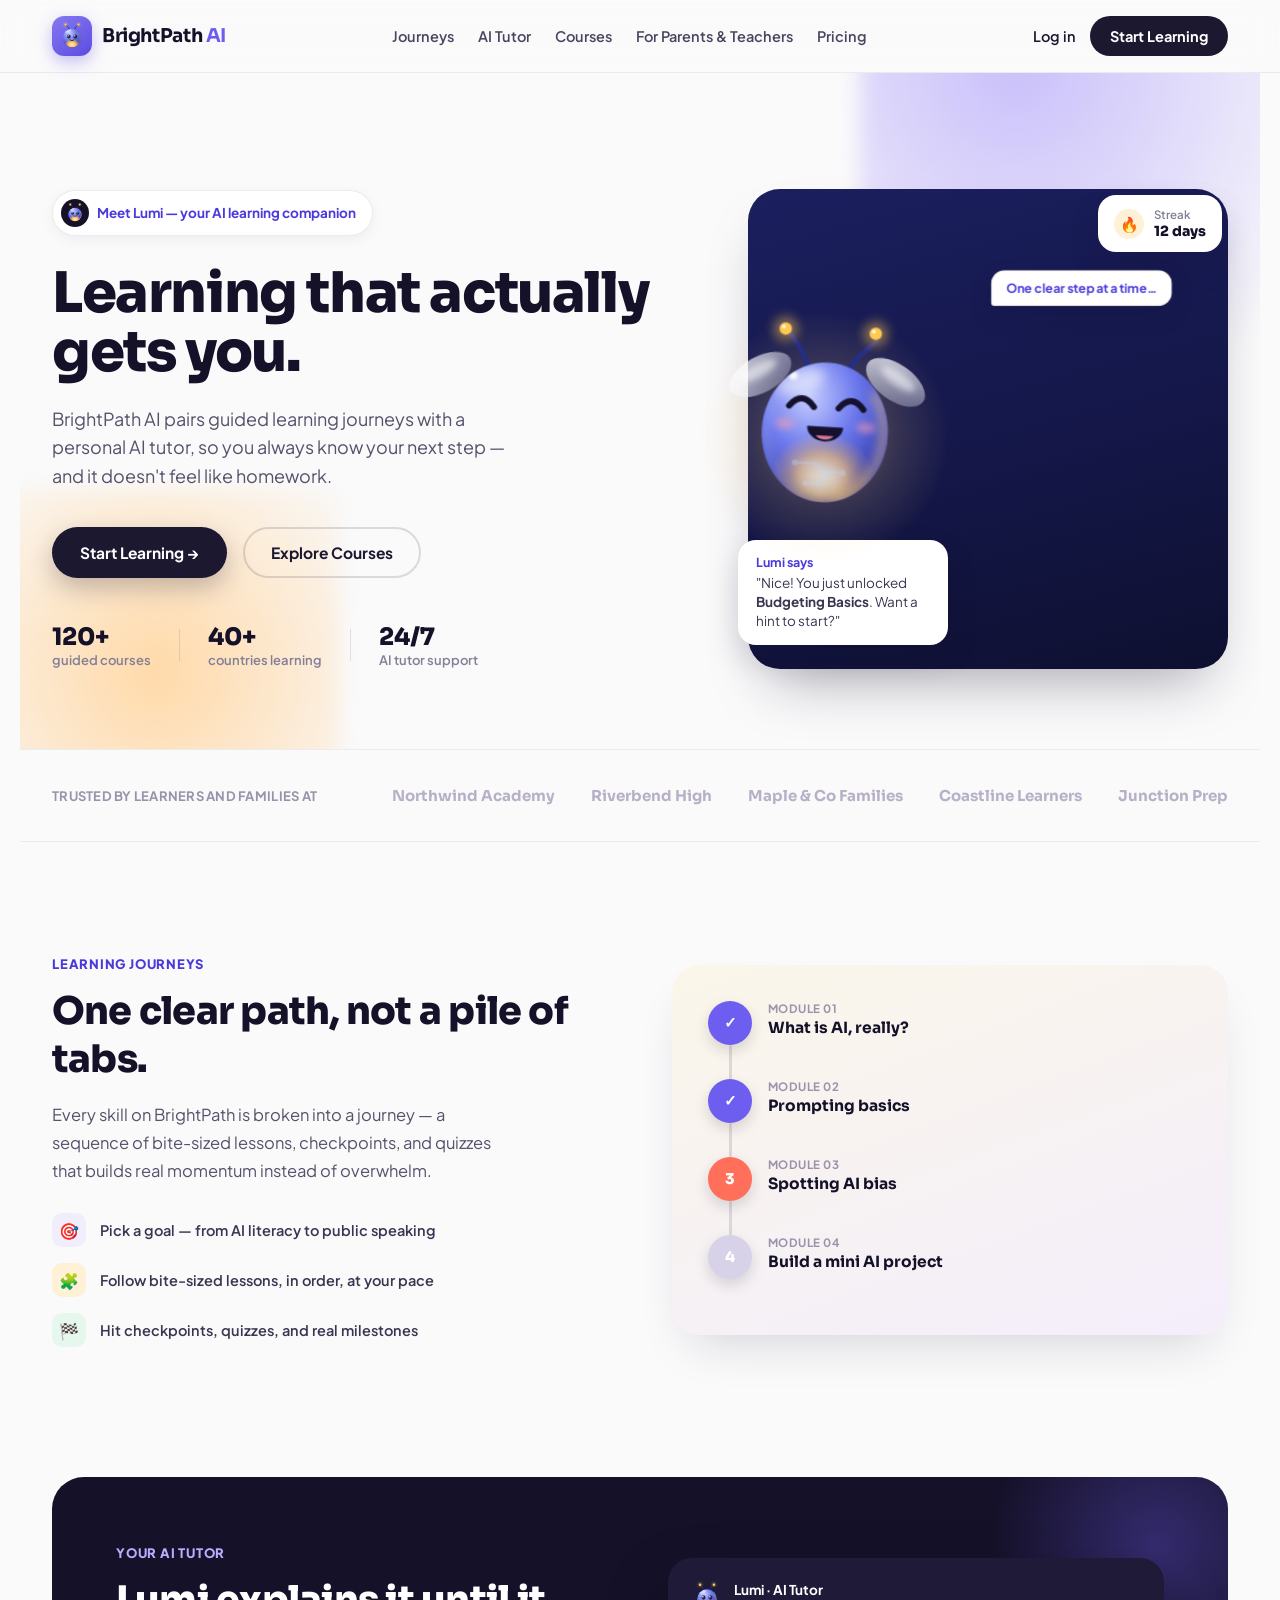
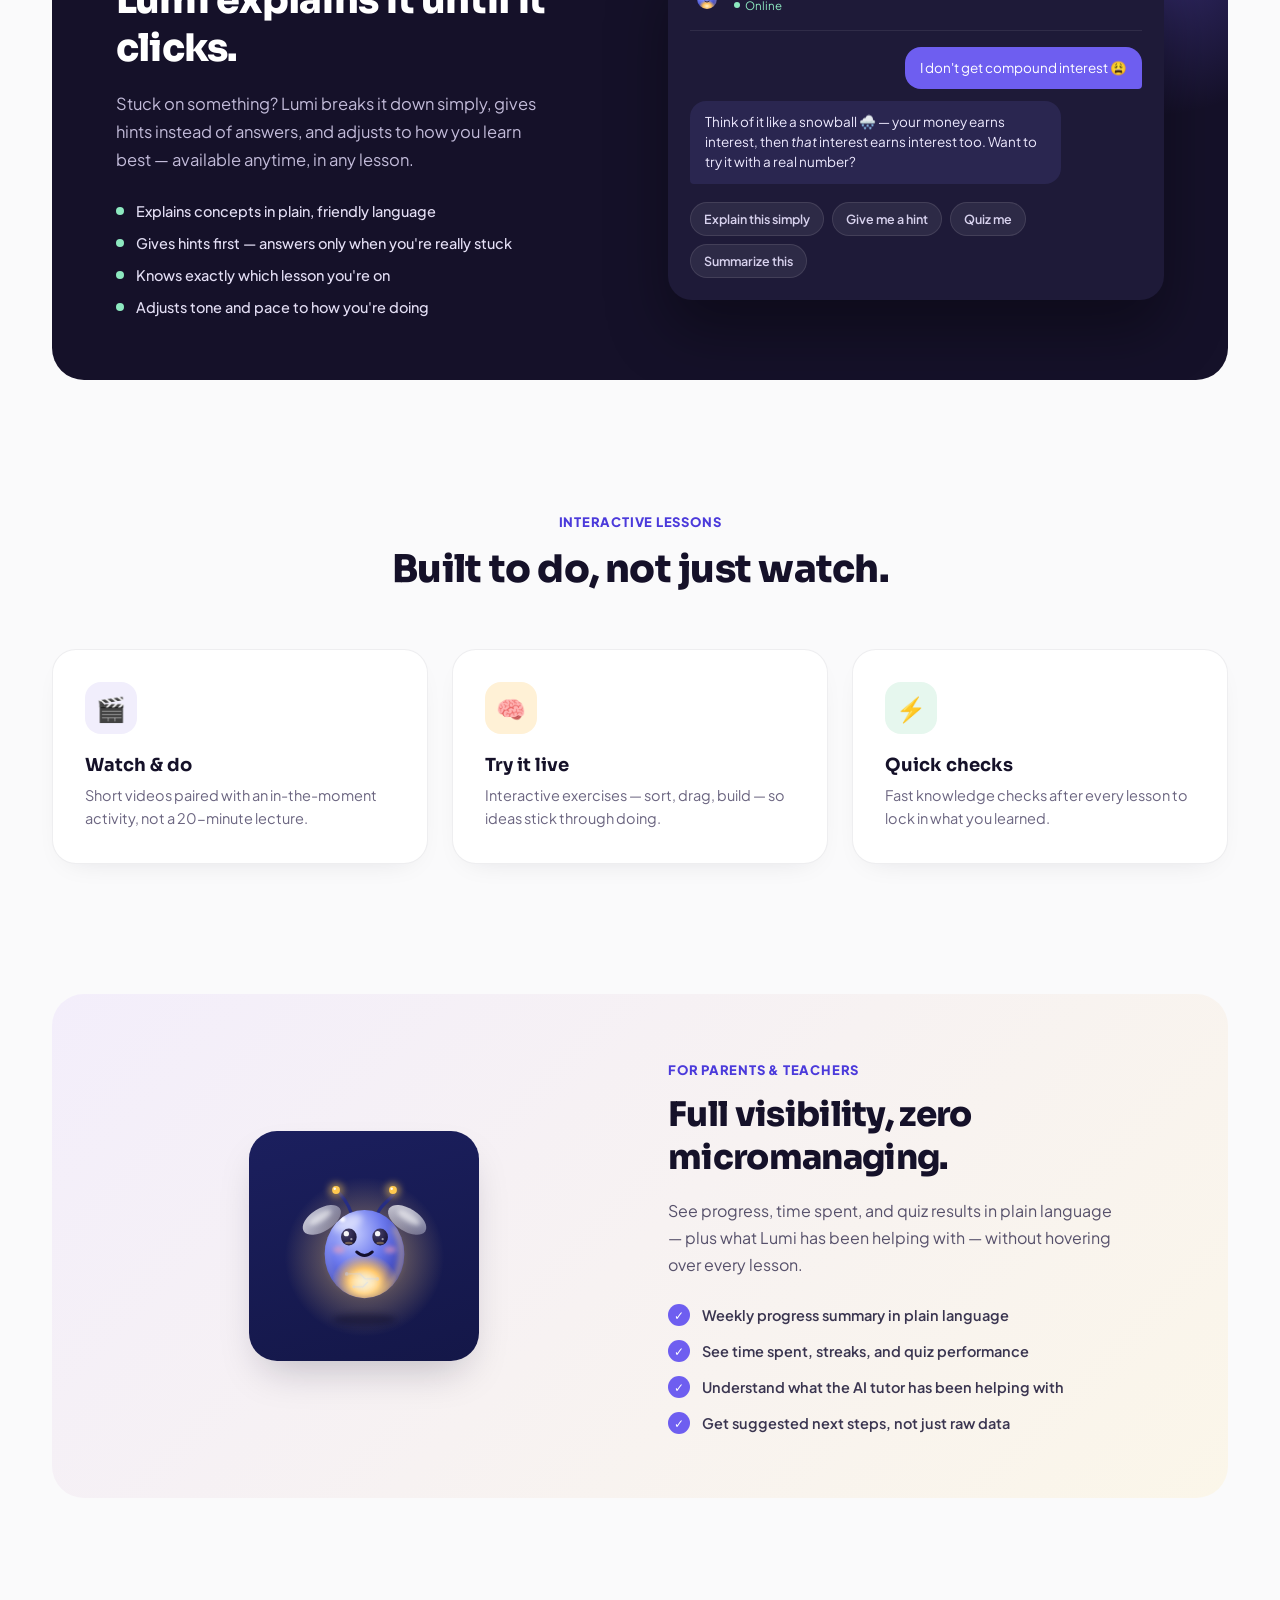
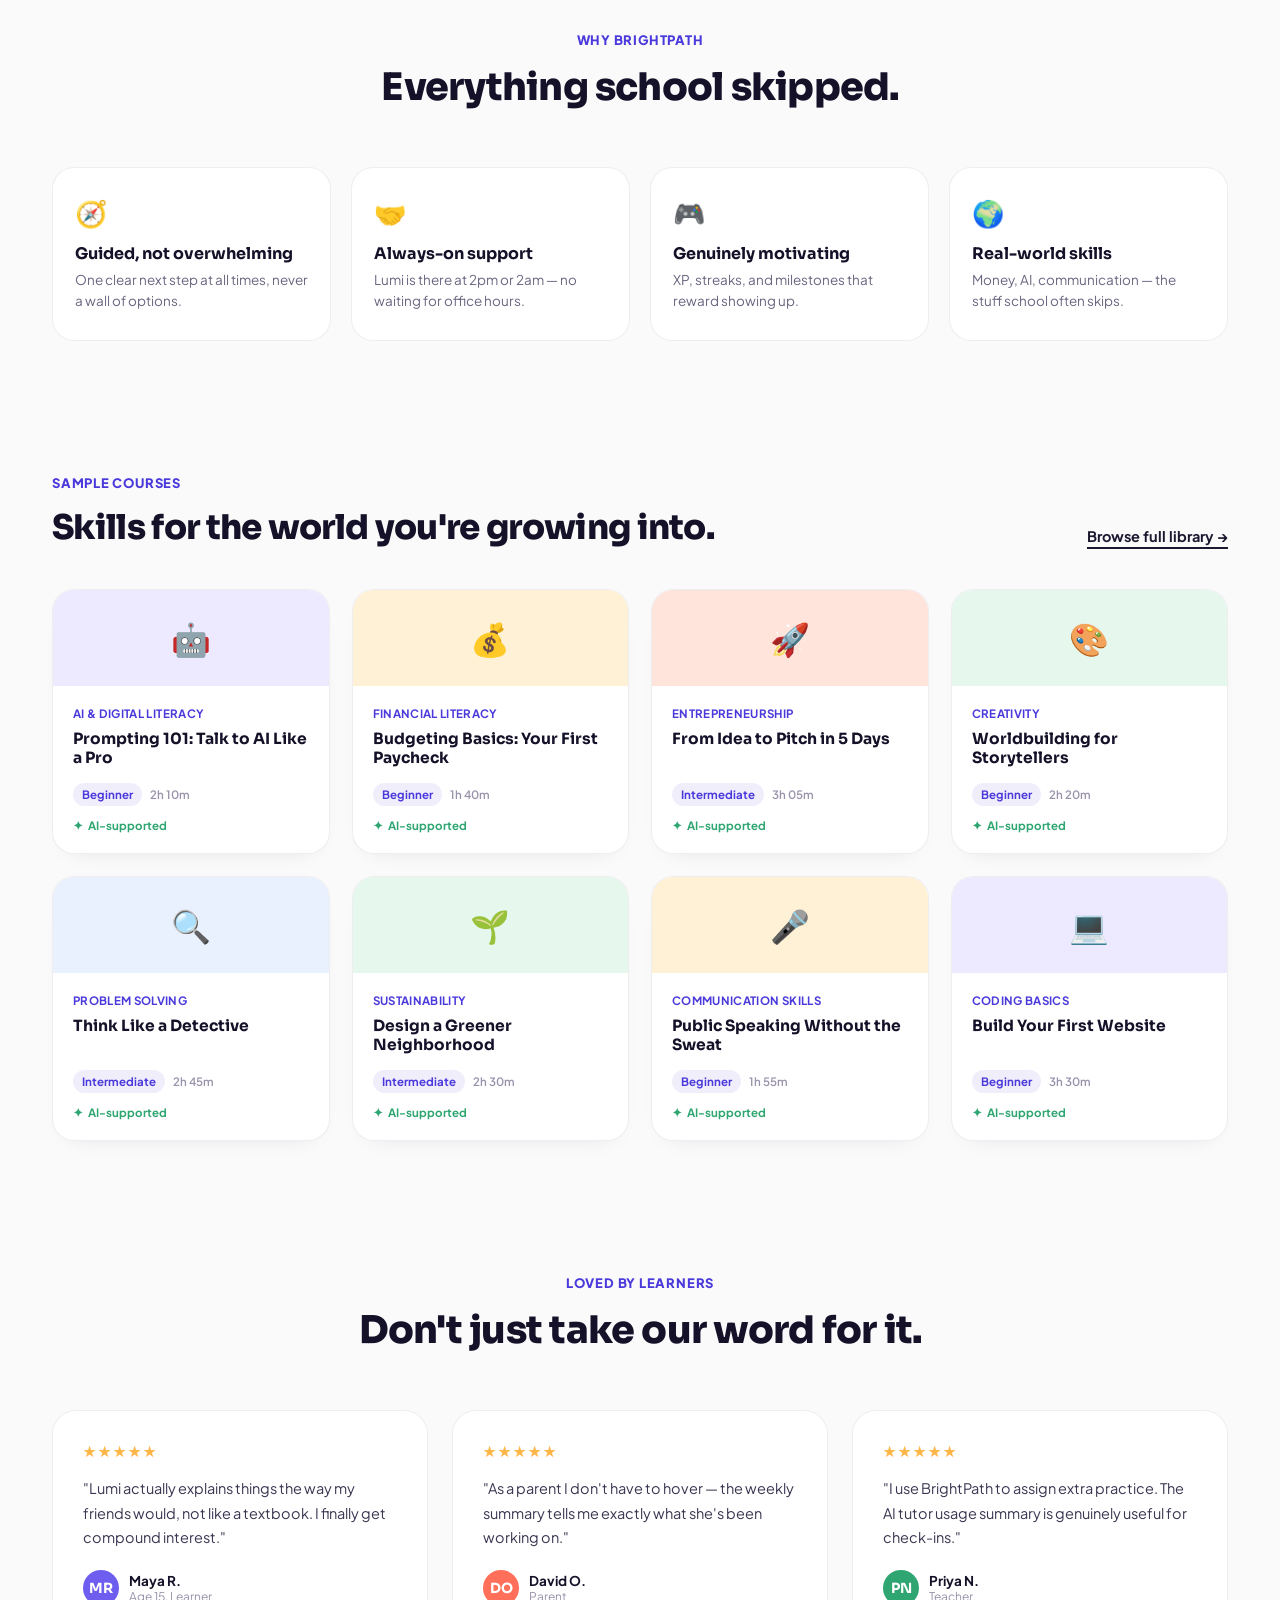
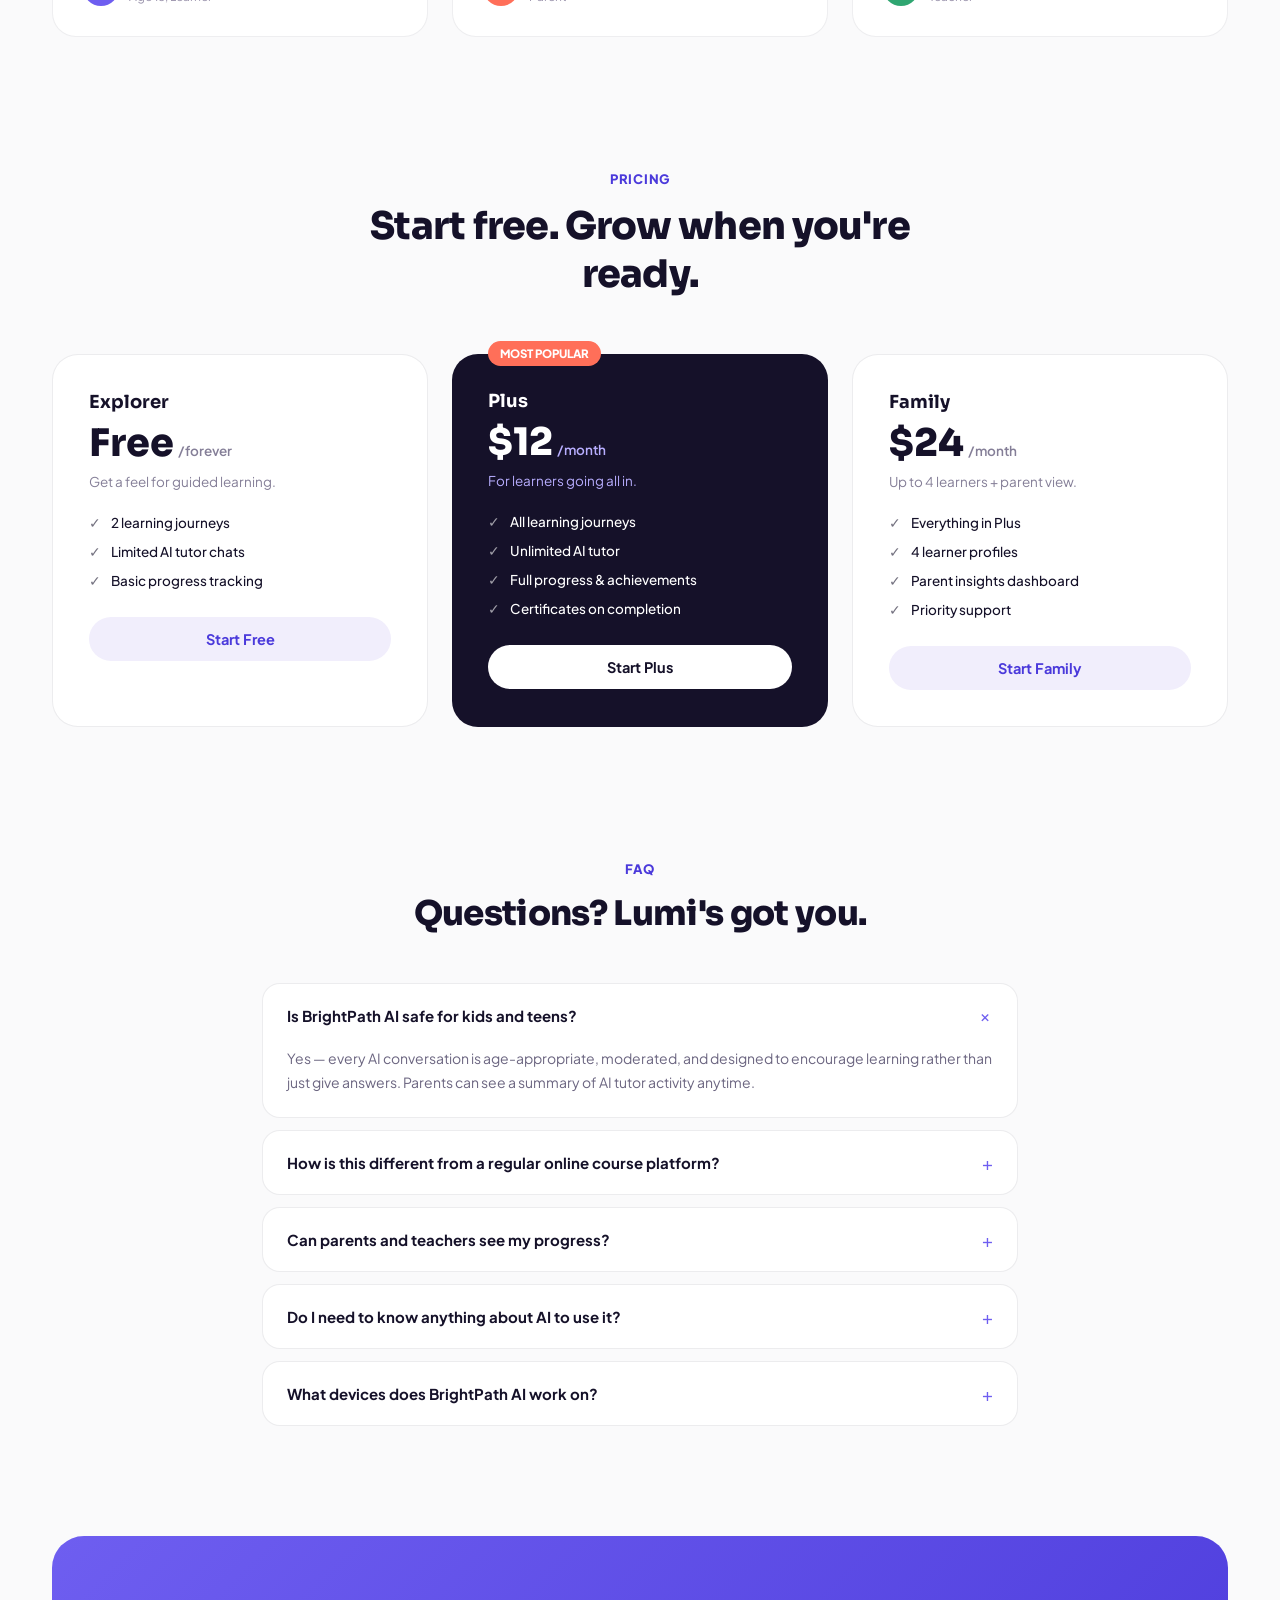
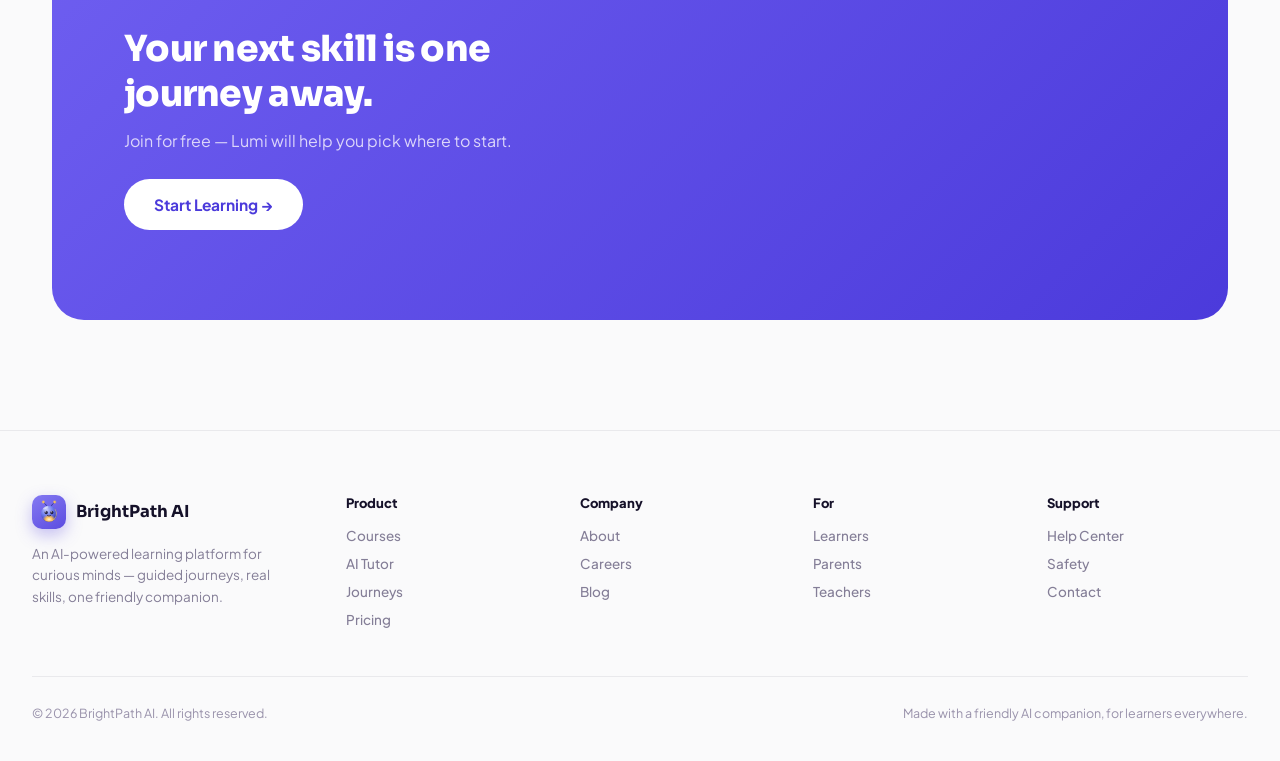
==== index.html @ 4dd9bdbc "Implement BrightPath AI landing page as a static site Ports the Claude Design handoff (project/Brigh" ====
<!DOCTYPE html>
<html lang="en">
<head>
<meta charset="utf-8">
<meta name="viewport" content="width=device-width, initial-scale=1">
<title>BrightPath AI — Learning that actually gets you</title>
<meta name="description" content="BrightPath AI pairs guided learning journeys with Lumi, a personal AI tutor, so you always know your next step.">
<link rel="preconnect" href="https://fonts.googleapis.com">
<link rel="preconnect" href="https://fonts.gstatic.com" crossorigin>
<link href="https://fonts.googleapis.com/css2?family=Sora:wght@400;500;600;700;800&family=Plus+Jakarta+Sans:ital,wght@0,400;0,500;0,600;0,700;1,500&display=swap" rel="stylesheet">
<link rel="stylesheet" href="css/style.css">
</head>
<body>
<div class="wrap">

  <!-- ================= NAV ================= -->
  <header class="site-header">
    <div class="nav-row">
      <div class="brand">
        <div class="brand-mark">
          <lumi-mascot-3d mode="mark" variant="balanced" size="30" halo="off"></lumi-mascot-3d>
        </div>
        <span class="brand-name">BrightPath <span>AI</span></span>
      </div>
      <nav class="nav-links">
        <a href="#journeys">Journeys</a>
        <a href="#ai-tutor">AI Tutor</a>
        <a href="#courses">Courses</a>
        <a href="#parents">For Parents &amp; Teachers</a>
        <a href="#pricing">Pricing</a>
      </nav>
      <div class="nav-cta">
        <a href="#" class="login-link">Log in</a>
        <a href="#" class="btn-nav">Start Learning</a>
      </div>
    </div>
  </header>

  <!-- ================= HERO ================= -->
  <section class="hero" data-lumi="happy" data-lumi-msg="Hi! I'm Lumi — scroll with me ✦">
    <div class="hero-blob hero-blob-a"></div>
    <div class="hero-blob hero-blob-b"></div>

    <div class="hero-grid">
      <div>
        <div class="pill-badge hero-badge">
          <div class="badge-mark">
            <lumi-mascot-3d mode="mark" variant="balanced" size="22" halo="off"></lumi-mascot-3d>
          </div>
          <span class="badge-text">Meet Lumi — your AI learning companion</span>
        </div>
        <h1>Learning that actually gets&nbsp;you.</h1>
        <p class="hero-sub">BrightPath AI pairs guided learning journeys with a personal AI tutor, so you always know your next step — and it doesn't feel like homework.</p>
        <div class="hero-actions">
          <a href="#" class="btn btn-dark">Start Learning →</a>
          <a href="#courses" class="btn btn-outline">Explore Courses</a>
        </div>
        <div class="hero-stats">
          <div>
            <div class="hero-stat-num">120+</div>
            <div class="hero-stat-label">guided courses</div>
          </div>
          <div class="hero-stat-divider"></div>
          <div>
            <div class="hero-stat-num">40+</div>
            <div class="hero-stat-label">countries learning</div>
          </div>
          <div class="hero-stat-divider"></div>
          <div>
            <div class="hero-stat-num">24/7</div>
            <div class="hero-stat-label">AI tutor support</div>
          </div>
        </div>
      </div>

      <div class="hero-visual">
        <div class="hero-visual-card"></div>
        <div class="hero-visual-stage">
          <div id="lumi-hero-slot"></div>
          <div class="lumi-hero-fallback">
            <lumi-mascot-3d variant="balanced" expression="happy" size="340"></lumi-mascot-3d>
          </div>
        </div>
        <div class="hero-card hero-card-streak">
          <div class="streak-icon">🔥</div>
          <div>
            <div class="streak-label">Streak</div>
            <div class="streak-value">12 days</div>
          </div>
        </div>
        <div class="hero-card hero-card-quote">
          <div class="quote-label">Lumi says</div>
          <div class="quote-text">"Nice! You just unlocked <b>Budgeting Basics</b>. Want a hint to start?"</div>
        </div>
      </div>
    </div>
  </section>

  <!-- ================= TRUST STRIP ================= -->
  <section class="trust">
    <div class="trust-row">
      <span class="trust-label">TRUSTED BY LEARNERS AND FAMILIES AT</span>
      <div class="trust-logos">
        <span>Northwind Academy</span>
        <span>Riverbend High</span>
        <span>Maple &amp; Co Families</span>
        <span>Coastline Learners</span>
        <span>Junction Prep</span>
      </div>
    </div>
  </section>

  <!-- ================= LEARNING JOURNEYS ================= -->
  <section id="journeys" class="journeys" data-lumi="thinking" data-lumi-msg="One clear step at a time…">
    <div class="journeys-grid">
      <div class="journeys-copy">
        <span class="eyebrow">Learning journeys</span>
        <h2 class="section-title">One clear path, not a pile of tabs.</h2>
        <p>Every skill on BrightPath is broken into a journey — a sequence of bite-sized lessons, checkpoints, and quizzes that builds real momentum instead of overwhelm.</p>
        <div class="journey-steps">
          <div class="journey-step">
            <div class="journey-step-icon" style="background:#F1EEFC;">🎯</div>
            <div class="journey-step-label">Pick a goal — from AI literacy to public speaking</div>
          </div>
          <div class="journey-step">
            <div class="journey-step-icon" style="background:#FFF1D6;">🧩</div>
            <div class="journey-step-label">Follow bite-sized lessons, in order, at your pace</div>
          </div>
          <div class="journey-step">
            <div class="journey-step-icon" style="background:#E6F7EE;">🏁</div>
            <div class="journey-step-label">Hit checkpoints, quizzes, and real milestones</div>
          </div>
        </div>
      </div>
      <div class="journey-card">
        <div class="journey-node">
          <div class="journey-node-rail">
            <div class="journey-node-mark" style="background:#6E5EF0;">✓</div>
            <div class="journey-node-line"></div>
          </div>
          <div class="journey-node-body">
            <div class="journey-node-tag">Module 01</div>
            <div class="journey-node-title">What is AI, really?</div>
          </div>
        </div>
        <div class="journey-node">
          <div class="journey-node-rail">
            <div class="journey-node-mark" style="background:#6E5EF0;">✓</div>
            <div class="journey-node-line"></div>
          </div>
          <div class="journey-node-body">
            <div class="journey-node-tag">Module 02</div>
            <div class="journey-node-title">Prompting basics</div>
          </div>
        </div>
        <div class="journey-node">
          <div class="journey-node-rail">
            <div class="journey-node-mark" style="background:#FF6F59;">3</div>
            <div class="journey-node-line"></div>
          </div>
          <div class="journey-node-body">
            <div class="journey-node-tag">Module 03</div>
            <div class="journey-node-title">Spotting AI bias</div>
          </div>
        </div>
        <div class="journey-node">
          <div class="journey-node-rail">
            <div class="journey-node-mark" style="background:#D8D2E8;">4</div>
          </div>
          <div class="journey-node-body">
            <div class="journey-node-tag">Module 04</div>
            <div class="journey-node-title">Build a mini AI project</div>
          </div>
        </div>
      </div>
    </div>
  </section>

  <!-- ================= AI TUTOR ================= -->
  <section id="ai-tutor" data-lumi="explaining" data-lumi-msg="This is where I help you learn!">
    <div class="tutor-card">
      <div class="tutor-glow"></div>
      <div class="tutor-copy">
        <span class="eyebrow">Your AI tutor</span>
        <h2 class="section-title">Lumi explains it until it clicks.</h2>
        <p>Stuck on something? Lumi breaks it down simply, gives hints instead of answers, and adjusts to how you learn best — available anytime, in any lesson.</p>
        <div class="tutor-features">
          <div class="tutor-feature"><div class="tutor-feature-dot"></div><span>Explains concepts in plain, friendly language</span></div>
          <div class="tutor-feature"><div class="tutor-feature-dot"></div><span>Gives hints first — answers only when you're really stuck</span></div>
          <div class="tutor-feature"><div class="tutor-feature-dot"></div><span>Knows exactly which lesson you're on</span></div>
          <div class="tutor-feature"><div class="tutor-feature-dot"></div><span>Adjusts tone and pace to how you're doing</span></div>
        </div>
      </div>
      <div class="tutor-panel">
        <div class="tutor-panel-head">
          <div class="tutor-panel-avatar">
            <lumi-mascot-3d mode="mark" variant="balanced" size="32" halo="off"></lumi-mascot-3d>
          </div>
          <div>
            <div class="tutor-panel-name">Lumi · AI Tutor</div>
            <div class="tutor-panel-status"><span class="dot"></span>Online</div>
          </div>
        </div>
        <div class="chat-thread">
          <div class="chat-bubble chat-bubble-user">I don't get compound interest 😩</div>
          <div class="chat-bubble chat-bubble-bot">Think of it like a snowball 🌨️ — your money earns interest, then <i>that</i> interest earns interest too. Want to try it with a real number?</div>
        </div>
        <div class="quick-actions">
          <div class="quick-action">Explain this simply</div>
          <div class="quick-action">Give me a hint</div>
          <div class="quick-action">Quiz me</div>
          <div class="quick-action">Summarize this</div>
        </div>
      </div>
    </div>
  </section>

  <!-- ================= INTERACTIVE LESSONS ================= -->
  <section data-lumi="idle" data-lumi-msg="Learn by doing, not just watching">
    <div class="section-heading-center">
      <span class="eyebrow">Interactive lessons</span>
      <h2 class="section-title">Built to do, not just watch.</h2>
    </div>
    <div class="lessons-grid">
      <div class="lesson-card">
        <div class="lesson-icon" style="background:#F1EEFC;">🎬</div>
        <h3>Watch &amp; do</h3>
        <p>Short videos paired with an in-the-moment activity, not a 20-minute lecture.</p>
      </div>
      <div class="lesson-card">
        <div class="lesson-icon" style="background:#FFF1D6;">🧠</div>
        <h3>Try it live</h3>
        <p>Interactive exercises — sort, drag, build — so ideas stick through doing.</p>
      </div>
      <div class="lesson-card">
        <div class="lesson-icon" style="background:#E6F7EE;">⚡</div>
        <h3>Quick checks</h3>
        <p>Fast knowledge checks after every lesson to lock in what you learned.</p>
      </div>
    </div>
  </section>

  <!-- ================= PARENTS & TEACHERS ================= -->
  <section id="parents" data-lumi="supportive" data-lumi-msg="Grown-ups get friendly insights too">
    <div class="parents-card">
      <div>
        <div class="parents-visual">
          <lumi-mascot-3d variant="balanced" expression="idle" size="185"></lumi-mascot-3d>
        </div>
      </div>
      <div class="parents-copy">
        <span class="eyebrow">For parents &amp; teachers</span>
        <h2 class="section-title section-title-sm">Full visibility, zero micromanaging.</h2>
        <p>See progress, time spent, and quiz results in plain language — plus what Lumi has been helping with — without hovering over every lesson.</p>
        <div class="parents-features">
          <div class="parents-feature"><div class="parents-feature-check">✓</div><span>Weekly progress summary in plain language</span></div>
          <div class="parents-feature"><div class="parents-feature-check">✓</div><span>See time spent, streaks, and quiz performance</span></div>
          <div class="parents-feature"><div class="parents-feature-check">✓</div><span>Understand what the AI tutor has been helping with</span></div>
          <div class="parents-feature"><div class="parents-feature-check">✓</div><span>Get suggested next steps, not just raw data</span></div>
        </div>
      </div>
    </div>
  </section>

  <!-- ================= BENEFITS ================= -->
  <section>
    <div class="section-heading-center">
      <span class="eyebrow">Why BrightPath</span>
      <h2 class="section-title">Everything school skipped.</h2>
    </div>
    <div class="benefits-grid">
      <div class="benefit-card">
        <div class="benefit-icon">🧭</div>
        <div class="benefit-title">Guided, not overwhelming</div>
        <div class="benefit-desc">One clear next step at all times, never a wall of options.</div>
      </div>
      <div class="benefit-card">
        <div class="benefit-icon">🤝</div>
        <div class="benefit-title">Always-on support</div>
        <div class="benefit-desc">Lumi is there at 2pm or 2am — no waiting for office hours.</div>
      </div>
      <div class="benefit-card">
        <div class="benefit-icon">🎮</div>
        <div class="benefit-title">Genuinely motivating</div>
        <div class="benefit-desc">XP, streaks, and milestones that reward showing up.</div>
      </div>
      <div class="benefit-card">
        <div class="benefit-icon">🌍</div>
        <div class="benefit-title">Real-world skills</div>
        <div class="benefit-desc">Money, AI, communication — the stuff school often skips.</div>
      </div>
    </div>
  </section>

  <!-- ================= COURSES ================= -->
  <section id="courses" data-lumi="hint" data-lumi-msg="So many paths to pick from…">
    <div class="courses-head">
      <div>
        <span class="eyebrow">Sample courses</span>
        <h2 class="section-title section-title-sm">Skills for the world you're growing into.</h2>
      </div>
      <a href="#">Browse full library →</a>
    </div>
    <div class="courses-grid">
      <div class="course-card">
        <div class="course-card-thumb" style="background:#EDE9FE;">🤖</div>
        <div class="course-card-body">
          <div class="course-category">AI &amp; Digital Literacy</div>
          <div class="course-title">Prompting 101: Talk to AI Like a Pro</div>
          <div class="course-meta"><span class="course-level">Beginner</span><span class="course-duration">2h 10m</span></div>
          <div class="course-ai"><span>✦</span> AI-supported</div>
        </div>
      </div>
      <div class="course-card">
        <div class="course-card-thumb" style="background:#FFF1D6;">💰</div>
        <div class="course-card-body">
          <div class="course-category">Financial Literacy</div>
          <div class="course-title">Budgeting Basics: Your First Paycheck</div>
          <div class="course-meta"><span class="course-level">Beginner</span><span class="course-duration">1h 40m</span></div>
          <div class="course-ai"><span>✦</span> AI-supported</div>
        </div>
      </div>
      <div class="course-card">
        <div class="course-card-thumb" style="background:#FFE4DC;">🚀</div>
        <div class="course-card-body">
          <div class="course-category">Entrepreneurship</div>
          <div class="course-title">From Idea to Pitch in 5 Days</div>
          <div class="course-meta"><span class="course-level">Intermediate</span><span class="course-duration">3h 05m</span></div>
          <div class="course-ai"><span>✦</span> AI-supported</div>
        </div>
      </div>
      <div class="course-card">
        <div class="course-card-thumb" style="background:#E6F7EE;">🎨</div>
        <div class="course-card-body">
          <div class="course-category">Creativity</div>
          <div class="course-title">Worldbuilding for Storytellers</div>
          <div class="course-meta"><span class="course-level">Beginner</span><span class="course-duration">2h 20m</span></div>
          <div class="course-ai"><span>✦</span> AI-supported</div>
        </div>
      </div>
      <div class="course-card">
        <div class="course-card-thumb" style="background:#EAF1FE;">🔍</div>
        <div class="course-card-body">
          <div class="course-category">Problem Solving</div>
          <div class="course-title">Think Like a Detective</div>
          <div class="course-meta"><span class="course-level">Intermediate</span><span class="course-duration">2h 45m</span></div>
          <div class="course-ai"><span>✦</span> AI-supported</div>
        </div>
      </div>
      <div class="course-card">
        <div class="course-card-thumb" style="background:#E6F7EE;">🌱</div>
        <div class="course-card-body">
          <div class="course-category">Sustainability</div>
          <div class="course-title">Design a Greener Neighborhood</div>
          <div class="course-meta"><span class="course-level">Intermediate</span><span class="course-duration">2h 30m</span></div>
          <div class="course-ai"><span>✦</span> AI-supported</div>
        </div>
      </div>
      <div class="course-card">
        <div class="course-card-thumb" style="background:#FFF1D6;">🎤</div>
        <div class="course-card-body">
          <div class="course-category">Communication Skills</div>
          <div class="course-title">Public Speaking Without the Sweat</div>
          <div class="course-meta"><span class="course-level">Beginner</span><span class="course-duration">1h 55m</span></div>
          <div class="course-ai"><span>✦</span> AI-supported</div>
        </div>
      </div>
      <div class="course-card">
        <div class="course-card-thumb" style="background:#EDE9FE;">💻</div>
        <div class="course-card-body">
          <div class="course-category">Coding Basics</div>
          <div class="course-title">Build Your First Website</div>
          <div class="course-meta"><span class="course-level">Beginner</span><span class="course-duration">3h 30m</span></div>
          <div class="course-ai"><span>✦</span> AI-supported</div>
        </div>
      </div>
    </div>
  </section>

  <!-- ================= TESTIMONIALS ================= -->
  <section>
    <div class="section-heading-center" style="max-width:600px;">
      <span class="eyebrow">Loved by learners</span>
      <h2 class="section-title">Don't just take our word for it.</h2>
    </div>
    <div class="testimonials-grid">
      <div class="testimonial-card">
        <div class="testimonial-stars">★★★★★</div>
        <p class="testimonial-quote">"Lumi actually explains things the way my friends would, not like a textbook. I finally get compound interest."</p>
        <div class="testimonial-person">
          <div class="testimonial-avatar" style="background:#6E5EF0;">MR</div>
          <div>
            <div class="testimonial-name">Maya R.</div>
            <div class="testimonial-role">Age 15, Learner</div>
          </div>
        </div>
      </div>
      <div class="testimonial-card">
        <div class="testimonial-stars">★★★★★</div>
        <p class="testimonial-quote">"As a parent I don't have to hover — the weekly summary tells me exactly what she's been working on."</p>
        <div class="testimonial-person">
          <div class="testimonial-avatar" style="background:#FF6F59;">DO</div>
          <div>
            <div class="testimonial-name">David O.</div>
            <div class="testimonial-role">Parent</div>
          </div>
        </div>
      </div>
      <div class="testimonial-card">
        <div class="testimonial-stars">★★★★★</div>
        <p class="testimonial-quote">"I use BrightPath to assign extra practice. The AI tutor usage summary is genuinely useful for check-ins."</p>
        <div class="testimonial-person">
          <div class="testimonial-avatar" style="background:#2FA671;">PN</div>
          <div>
            <div class="testimonial-name">Priya N.</div>
            <div class="testimonial-role">Teacher</div>
          </div>
        </div>
      </div>
    </div>
  </section>

  <!-- ================= PRICING ================= -->
  <section id="pricing" data-lumi="hint" data-lumi-msg="Psst — you can start free">
    <div class="section-heading-center" style="max-width:600px;">
      <span class="eyebrow">Pricing</span>
      <h2 class="section-title">Start free. Grow when you're ready.</h2>
    </div>
    <div class="pricing-grid">
      <div class="plan-card">
        <div class="plan-name">Explorer</div>
        <div class="plan-price-row"><span class="plan-price">Free</span><span class="plan-period">/forever</span></div>
        <p class="plan-tagline">Get a feel for guided learning.</p>
        <div class="plan-features">
          <div class="plan-feature"><span class="tick">✓</span>2 learning journeys</div>
          <div class="plan-feature"><span class="tick">✓</span>Limited AI tutor chats</div>
          <div class="plan-feature"><span class="tick">✓</span>Basic progress tracking</div>
        </div>
        <a href="#" class="plan-cta">Start Free</a>
      </div>
      <div class="plan-card is-popular">
        <div class="plan-badge">MOST POPULAR</div>
        <div class="plan-name">Plus</div>
        <div class="plan-price-row"><span class="plan-price">$12</span><span class="plan-period">/month</span></div>
        <p class="plan-tagline">For learners going all in.</p>
        <div class="plan-features">
          <div class="plan-feature"><span class="tick">✓</span>All learning journeys</div>
          <div class="plan-feature"><span class="tick">✓</span>Unlimited AI tutor</div>
          <div class="plan-feature"><span class="tick">✓</span>Full progress &amp; achievements</div>
          <div class="plan-feature"><span class="tick">✓</span>Certificates on completion</div>
        </div>
        <a href="#" class="plan-cta">Start Plus</a>
      </div>
      <div class="plan-card">
        <div class="plan-name">Family</div>
        <div class="plan-price-row"><span class="plan-price">$24</span><span class="plan-period">/month</span></div>
        <p class="plan-tagline">Up to 4 learners + parent view.</p>
        <div class="plan-features">
          <div class="plan-feature"><span class="tick">✓</span>Everything in Plus</div>
          <div class="plan-feature"><span class="tick">✓</span>4 learner profiles</div>
          <div class="plan-feature"><span class="tick">✓</span>Parent insights dashboard</div>
          <div class="plan-feature"><span class="tick">✓</span>Priority support</div>
        </div>
        <a href="#" class="plan-cta">Start Family</a>
      </div>
    </div>
  </section>

  <!-- ================= FAQ ================= -->
  <section class="faq-section" data-lumi="thinking" data-lumi-msg="Got questions? I've got answers">
    <div class="section-heading-center" style="margin-bottom:48px;">
      <span class="eyebrow">FAQ</span>
      <h2 class="section-title section-title-sm">Questions? Lumi's got you.</h2>
    </div>
    <div class="faq-list" id="faq-list">
      <div class="faq-item is-open">
        <button class="faq-question" type="button">
          <span class="faq-question-text">Is BrightPath AI safe for kids and teens?</span>
          <span class="faq-icon">+</span>
        </button>
        <div class="faq-answer">Yes — every AI conversation is age-appropriate, moderated, and designed to encourage learning rather than just give answers. Parents can see a summary of AI tutor activity anytime.</div>
      </div>
      <div class="faq-item">
        <button class="faq-question" type="button">
          <span class="faq-question-text">How is this different from a regular online course platform?</span>
          <span class="faq-icon">+</span>
        </button>
        <div class="faq-answer">BrightPath pairs structured learning journeys with Lumi, an always-on AI tutor that explains, hints, and adapts to how you're doing — not just pre-recorded videos.</div>
      </div>
      <div class="faq-item">
        <button class="faq-question" type="button">
          <span class="faq-question-text">Can parents and teachers see my progress?</span>
          <span class="faq-icon">+</span>
        </button>
        <div class="faq-answer">Learners get full control over their own journey. Parents and teachers linked to an account see friendly, plain-language progress summaries — not a play-by-play of every click.</div>
      </div>
      <div class="faq-item">
        <button class="faq-question" type="button">
          <span class="faq-question-text">Do I need to know anything about AI to use it?</span>
          <span class="faq-icon">+</span>
        </button>
        <div class="faq-answer">Not at all. Lumi is built right into every lesson — you just ask questions naturally, the same way you'd ask a helpful friend.</div>
      </div>
      <div class="faq-item">
        <button class="faq-question" type="button">
          <span class="faq-question-text">What devices does BrightPath AI work on?</span>
          <span class="faq-icon">+</span>
        </button>
        <div class="faq-answer">BrightPath works in any modern browser on laptop, tablet, or phone, so you can pick up a journey wherever you left off.</div>
      </div>
    </div>
  </section>

  <!-- ================= FINAL CTA ================= -->
  <section data-lumi="celebrating" data-lumi-msg="Let's gooo! Your journey starts here ✦" style="padding-top:0;">
    <div class="final-cta-card">
      <div class="final-cta-copy">
        <h2>Your next skill is one journey away.</h2>
        <p>Join for free — Lumi will help you pick where to start.</p>
        <a href="#" class="btn">Start Learning →</a>
      </div>
      <div class="final-cta-mascot">
        <div id="lumi-dock-slot"></div>
        <div class="lumi-hero-fallback">
          <lumi-mascot-3d variant="balanced" expression="celebrating" size="200"></lumi-mascot-3d>
        </div>
      </div>
    </div>
  </section>

  <!-- ================= FOOTER ================= -->
  <footer class="site-footer">
    <div class="footer-grid">
      <div>
        <div class="footer-brand">
          <div class="brand-mark">
            <lumi-mascot-3d mode="mark" variant="balanced" size="26" halo="off"></lumi-mascot-3d>
          </div>
          <span class="footer-brand-name">BrightPath AI</span>
        </div>
        <p class="footer-desc">An AI-powered learning platform for curious minds — guided journeys, real skills, one friendly companion.</p>
      </div>
      <div>
        <div class="footer-col-title">Product</div>
        <div class="footer-links">
          <a href="#">Courses</a>
          <a href="#">AI Tutor</a>
          <a href="#">Journeys</a>
          <a href="#">Pricing</a>
        </div>
      </div>
      <div>
        <div class="footer-col-title">Company</div>
        <div class="footer-links">
          <a href="#">About</a>
          <a href="#">Careers</a>
          <a href="#">Blog</a>
        </div>
      </div>
      <div>
        <div class="footer-col-title">For</div>
        <div class="footer-links">
          <a href="#">Learners</a>
          <a href="#">Parents</a>
          <a href="#">Teachers</a>
        </div>
      </div>
      <div>
        <div class="footer-col-title">Support</div>
        <div class="footer-links">
          <a href="#">Help Center</a>
          <a href="#">Safety</a>
          <a href="#">Contact</a>
        </div>
      </div>
    </div>
    <div class="footer-bottom">
      <span>© 2026 BrightPath AI. All rights reserved.</span>
      <span>Made with a friendly AI companion, for learners everywhere.</span>
    </div>
  </footer>

  <!-- ================= AI TUTOR CHAT (opens above the flying companion) ================= -->
  <div class="tutor-chat" id="tutor-chat">
    <div class="tutor-chat-panel">
      <div class="tutor-chat-head">
        <div class="tutor-chat-avatar">
          <lumi-mascot-3d mode="mark" variant="balanced" size="34" halo="off"></lumi-mascot-3d>
        </div>
        <div style="flex:1;">
          <div class="tutor-chat-name">Lumi</div>
          <div class="tutor-chat-status">Ready to help</div>
        </div>
        <button class="tutor-chat-close" id="tutor-chat-close" type="button" aria-label="Close chat">✕</button>
      </div>
      <div class="tutor-chat-body">
        <div class="tutor-chat-greeting">Hey! I'm Lumi ✦ Ask me anything about a lesson, or try a quick action below.</div>
        <div class="tutor-chat-actions">
          <div class="tutor-chat-action">Explain this simply</div>
          <div class="tutor-chat-action">Give me a hint</div>
          <div class="tutor-chat-action">Quiz me</div>
          <div class="tutor-chat-action">Summarize this</div>
        </div>
      </div>
    </div>
  </div>

</div>

<script src="js/lumi3d.js"></script>
<script src="js/main.js"></script>
</body>
</html>
---- css/style.css ----
/* ===================================================================
   BrightPath AI — Design tokens
=================================================================== */
:root {
  --font-display: 'Sora', sans-serif;
  --font-body: 'Plus Jakarta Sans', sans-serif;

  --bg: #FAFAFB;
  --ink: #1B1830;
  --ink-2: #151129;
  --border-rgb: 20, 17, 43;

  --purple: #6E5EF0;
  --purple-dark: #4B3ADB;
  --purple-light: #F1EEFC;
  --violet-light: #EDE9FE;
  --violet-lighter: #F3EEFB;

  --text-muted: #57516B;
  --text-body: #3A3550;
  --text-faint: #847E97;
  --text-faint-2: #9992AB;
  --text-faint-3: #6B6580;

  --green: #2FA671;
  --green-light: #E6F7EE;
  --mint: #8DE9C0;
  --orange: #FF6F59;
  --pink: #FF8FA3;
  --gold: #FFB648;

  --yellow-bg: #FFF1D6;
  --peach-bg: #FFE4DC;
  --blue-bg: #EAF1FE;
  --cream: #FBF6E9;
}

* { box-sizing: border-box; }

html { scroll-behavior: smooth; }

body {
  margin: 0;
  background: var(--bg);
  font-family: var(--font-body);
  color: var(--ink);
  -webkit-font-smoothing: antialiased;
}

h1, h2, h3 { font-family: var(--font-display); margin: 0; }
p { margin: 0; }

a {
  color: var(--purple);
  text-decoration: none;
}
a:hover { color: var(--purple-dark); }

::selection { background: #DCD6FA; }

img, svg { display: block; max-width: 100%; }

.wrap {
  width: 100%;
  overflow-x: hidden;
  background: var(--bg);
  color: var(--ink);
}

.container {
  max-width: 1240px;
  margin: 0 auto;
  padding: 0 32px;
}

@keyframes blob {
  0%, 100% { border-radius: 42% 58% 65% 35% / 45% 40% 60% 55%; }
  50% { border-radius: 60% 40% 35% 65% / 55% 65% 35% 45%; }
}

/* ===================================================================
   Buttons & badges
=================================================================== */
.btn {
  display: inline-flex;
  align-items: center;
  gap: 8px;
  font-size: 15.5px;
  font-weight: 700;
  border-radius: 100px;
  padding: 16px 28px;
  border: none;
  cursor: pointer;
  white-space: nowrap;
  transition: background 0.2s, box-shadow 0.2s, border-color 0.2s;
}
.btn-dark {
  color: #fff;
  background: var(--ink);
  box-shadow: 0 10px 24px rgba(27, 24, 48, 0.25);
}
.btn-dark:hover {
  color: #fff;
  background: var(--purple-dark);
  box-shadow: 0 10px 24px rgba(75, 58, 219, 0.35);
}
.btn-outline {
  color: var(--ink);
  background: transparent;
  border: 2px solid rgba(var(--border-rgb), 0.14);
  padding: 14px 26px;
}
.btn-outline:hover { color: var(--ink); border-color: var(--ink); }

.btn-nav {
  font-size: 14.5px;
  font-weight: 700;
  color: #fff;
  background: var(--ink);
  padding: 11px 20px;
  border-radius: 100px;
  white-space: nowrap;
}
.btn-nav:hover { color: #fff; background: var(--purple-dark); }

.pill-badge {
  display: inline-flex;
  align-items: center;
  gap: 8px;
  background: #fff;
  border: 1px solid rgba(var(--border-rgb), 0.08);
  padding: 8px 16px 8px 8px;
  border-radius: 100px;
  box-shadow: 0 4px 14px rgba(20, 17, 43, 0.05);
}

/* ===================================================================
   Header / Nav
=================================================================== */
.site-header {
  position: sticky;
  top: 0;
  z-index: 50;
  background: rgba(250, 250, 251, 0.82);
  backdrop-filter: blur(14px);
  border-bottom: 1px solid rgba(var(--border-rgb), 0.07);
}
.nav-row {
  max-width: 1240px;
  margin: 0 auto;
  display: flex;
  align-items: center;
  justify-content: space-between;
  padding: 16px 32px;
  gap: 16px;
}
.brand {
  display: flex;
  align-items: center;
  gap: 10px;
  flex-shrink: 0;
}
.brand-mark {
  width: 40px;
  height: 40px;
  border-radius: 12px;
  background: linear-gradient(145deg, #8479F2, #5C4CE0);
  display: flex;
  align-items: center;
  justify-content: center;
  box-shadow: 0 6px 16px rgba(94, 76, 224, 0.35);
  flex-shrink: 0;
}
.brand-name {
  font-family: var(--font-display);
  font-weight: 700;
  font-size: 19px;
  letter-spacing: -0.02em;
  color: var(--ink-2);
  white-space: nowrap;
}
.brand-name span { color: var(--purple); }

.nav-links {
  display: flex;
  align-items: center;
  gap: 24px;
  flex-wrap: wrap;
  justify-content: center;
  min-width: 0;
}
.nav-links a {
  font-size: 14.5px;
  font-weight: 600;
  color: #4A4560;
}
.nav-links a:hover { color: var(--purple-dark); }

.nav-cta {
  display: flex;
  align-items: center;
  gap: 14px;
  flex-shrink: 0;
}
.nav-cta .login-link {
  font-size: 14.5px;
  font-weight: 600;
  color: var(--ink);
}
.nav-cta .login-link:hover { color: var(--purple-dark); }

@media (max-width: 1150px) {
  .nav-links { display: none !important; }
  .lumi-companion { display: none !important; }
  .lumi-companion-bubble { display: none !important; }
  .tutor-chat { display: none !important; }
  .lumi-hero-fallback { display: flex !important; }
}
@media (max-width: 640px) {
  .nav-cta .login-link { display: none; }
}

/* ===================================================================
   Hero
=================================================================== */
.hero {
  position: relative;
  padding: 96px 32px 60px;
  overflow: hidden;
}
.hero-blob {
  position: absolute;
  filter: blur(10px);
  z-index: 0;
}
.hero-blob-a {
  top: -160px;
  right: -120px;
  width: 520px;
  height: 520px;
  background: radial-gradient(circle at 30% 30%, #C9C0FA, transparent 70%);
  animation: blob 14s ease-in-out infinite;
}
.hero-blob-b {
  bottom: -200px;
  left: -140px;
  width: 460px;
  height: 460px;
  background: radial-gradient(circle at 60% 40%, #FFD9A8, transparent 70%);
  animation: blob 16s ease-in-out infinite reverse;
}
.hero-grid {
  position: relative;
  z-index: 1;
  max-width: 1240px;
  margin: 0 auto;
  display: grid;
  grid-template-columns: 1fr 480px;
  gap: 48px;
  align-items: center;
}
@media (max-width: 980px) {
  .hero-grid { grid-template-columns: 1fr; }
}

.pill-badge .badge-mark {
  width: 28px;
  height: 28px;
  border-radius: 50%;
  background: var(--ink-2);
  overflow: hidden;
  display: flex;
  align-items: center;
  justify-content: center;
}
.pill-badge span.badge-text {
  font-size: 13.5px;
  font-weight: 700;
  color: var(--purple-dark);
}
.hero-badge { margin-bottom: 28px; }

.hero h1 {
  font-size: 56px;
  line-height: 1.06;
  font-weight: 800;
  letter-spacing: -0.025em;
  margin: 0 0 22px;
  color: var(--ink-2);
}
.hero-sub {
  font-size: 18px;
  line-height: 1.6;
  color: var(--text-muted);
  max-width: 480px;
  margin: 0 0 36px;
}
.hero-actions {
  display: flex;
  align-items: center;
  gap: 16px;
  flex-wrap: wrap;
}
.hero-stats {
  display: flex;
  align-items: center;
  gap: 28px;
  margin-top: 44px;
  flex-wrap: wrap;
}
.hero-stat-num {
  font-family: var(--font-display);
  font-size: 24px;
  font-weight: 800;
  color: var(--ink-2);
}
.hero-stat-label {
  font-size: 13px;
  color: var(--text-faint);
  font-weight: 600;
}
.hero-stat-divider {
  width: 1px;
  height: 32px;
  background: rgba(var(--border-rgb), 0.1);
}

.hero-visual {
  position: relative;
  height: 520px;
}
.hero-visual-card {
  position: absolute;
  inset: 20px 0;
  background: linear-gradient(165deg, #1B1F5E, #141748 55%, #0E1030);
  border-radius: 32px;
  box-shadow: 0 30px 60px -24px rgba(20, 17, 43, 0.4);
}
.hero-visual-stage {
  position: absolute;
  inset: 20px 0;
  border-radius: 32px;
  z-index: 1;
  display: flex;
  align-items: center;
  justify-content: center;
}
#lumi-hero-slot { width: 360px; height: 360px; }
.lumi-hero-fallback {
  display: none;
  position: absolute;
  inset: 0;
  align-items: center;
  justify-content: center;
}

.hero-card {
  position: absolute;
  background: #fff;
  border-radius: 18px;
  box-shadow: 0 14px 32px rgba(20, 17, 43, 0.14);
  z-index: 2;
}
.hero-card-streak {
  top: 26px;
  right: 6px;
  padding: 12px 16px;
  display: flex;
  align-items: center;
  gap: 10px;
}
.streak-icon {
  width: 30px;
  height: 30px;
  border-radius: 50%;
  background: var(--yellow-bg);
  display: flex;
  align-items: center;
  justify-content: center;
  font-size: 15px;
}
.streak-label { font-size: 11.5px; color: var(--text-faint); font-weight: 600; }
.streak-value { font-size: 14px; font-weight: 800; color: var(--ink-2); font-family: var(--font-display); }

.hero-card-quote {
  bottom: 44px;
  left: -10px;
  padding: 14px 18px;
  max-width: 210px;
}
.quote-label { font-size: 12.5px; color: var(--purple-dark); font-weight: 700; margin-bottom: 4px; }
.quote-text { font-size: 13.5px; color: var(--text-body); line-height: 1.4; }

@media (max-width: 640px) {
  .hero { padding: 72px 20px 40px; }
  .hero h1 { font-size: 38px; }
  .hero-visual { height: 400px; }
  #lumi-hero-slot { width: 220px; height: 220px; }
}

/* ===================================================================
   Trust strip
=================================================================== */
.trust {
  padding: 36px 32px;
  border-top: 1px solid rgba(var(--border-rgb), 0.06);
  border-bottom: 1px solid rgba(var(--border-rgb), 0.06);
}
.trust-row {
  max-width: 1240px;
  margin: 0 auto;
  display: flex;
  align-items: center;
  justify-content: space-between;
  gap: 24px;
  flex-wrap: wrap;
}
.trust-label {
  font-size: 13px;
  font-weight: 700;
  color: var(--text-faint-2);
  letter-spacing: 0.02em;
}
.trust-logos {
  display: flex;
  gap: 36px;
  flex-wrap: wrap;
  align-items: center;
}
.trust-logos span {
  font-family: var(--font-display);
  font-weight: 700;
  font-size: 15px;
  color: #B7B0C7;
}

/* ===================================================================
   Section heading helpers
=================================================================== */
.eyebrow {
  font-size: 13px;
  font-weight: 800;
  color: var(--purple-dark);
  letter-spacing: 0.06em;
  text-transform: uppercase;
}
.section-title {
  font-size: 38px;
  font-weight: 800;
  letter-spacing: -0.02em;
  margin: 14px 0 0;
  color: var(--ink-2);
}
.section-title-sm { font-size: 34px; }
.section-heading-center {
  text-align: center;
  max-width: 640px;
  margin: 0 auto 56px;
}

section { padding: 20px 32px 110px; max-width: 1240px; margin: 0 auto; }

/* ===================================================================
   Learning journeys
=================================================================== */
.journeys { padding: 110px 32px; }
.journeys-grid {
  display: grid;
  grid-template-columns: 1fr 1fr;
  gap: 64px;
  align-items: center;
}
.journeys-copy p {
  font-size: 16.5px;
  line-height: 1.7;
  color: var(--text-muted);
  margin: 14px 0 28px;
  max-width: 460px;
}
.journeys-copy h2 { margin: 14px 0 18px; }

.journey-steps {
  display: flex;
  flex-direction: column;
  gap: 16px;
}
.journey-step {
  display: flex;
  align-items: center;
  gap: 14px;
}
.journey-step-icon {
  width: 34px;
  height: 34px;
  border-radius: 10px;
  display: flex;
  align-items: center;
  justify-content: center;
  font-size: 16px;
  flex-shrink: 0;
}
.journey-step-label { font-size: 14.5px; color: var(--text-body); font-weight: 600; }

.journey-card {
  background: linear-gradient(160deg, var(--cream), var(--violet-lighter));
  border-radius: 28px;
  padding: 36px;
  position: relative;
  box-shadow: 0 24px 50px -20px rgba(20, 17, 43, 0.18);
}
.journey-node { display: flex; gap: 16px; }
.journey-node-rail { display: flex; flex-direction: column; align-items: center; }
.journey-node-mark {
  width: 44px;
  height: 44px;
  border-radius: 50%;
  color: #fff;
  display: flex;
  align-items: center;
  justify-content: center;
  font-family: var(--font-display);
  font-weight: 800;
  font-size: 15px;
  box-shadow: 0 6px 14px rgba(20, 17, 43, 0.15);
  flex-shrink: 0;
}
.journey-node-line {
  width: 3px;
  flex: 1;
  min-height: 34px;
  background: rgba(var(--border-rgb), 0.12);
  border-radius: 2px;
}
.journey-node-body { padding-bottom: 28px; }
.journey-node-tag {
  font-size: 11.5px;
  font-weight: 700;
  color: var(--text-faint-2);
  text-transform: uppercase;
  letter-spacing: 0.04em;
  margin-bottom: 2px;
}
.journey-node-title {
  font-size: 15.5px;
  font-weight: 700;
  color: var(--ink-2);
  font-family: var(--font-display);
}

@media (max-width: 900px) {
  .journeys-grid { grid-template-columns: 1fr; }
}

/* ===================================================================
   AI Tutor
=================================================================== */
.tutor-card {
  background: var(--ink-2);
  border-radius: 32px;
  padding: 64px;
  display: grid;
  grid-template-columns: 1fr 1fr;
  gap: 56px;
  align-items: center;
  position: relative;
  overflow: hidden;
}
.tutor-glow {
  position: absolute;
  top: -100px;
  right: -100px;
  width: 340px;
  height: 340px;
  background: radial-gradient(circle, rgba(110, 94, 240, 0.35), transparent 70%);
}
.tutor-copy { position: relative; z-index: 1; }
.tutor-copy .eyebrow { color: #B8AEFF; }
.tutor-copy h2 { color: #fff; margin: 14px 0 18px; }
.tutor-copy p {
  font-size: 16.5px;
  line-height: 1.7;
  color: #C2BBD9;
  margin: 0 0 28px;
  max-width: 440px;
}
.tutor-features { display: flex; flex-direction: column; gap: 14px; }
.tutor-feature { display: flex; align-items: center; gap: 12px; }
.tutor-feature-dot {
  width: 8px;
  height: 8px;
  border-radius: 50%;
  background: var(--mint);
  flex-shrink: 0;
}
.tutor-feature span { font-size: 14.5px; color: #E4DFF5; font-weight: 500; }

.tutor-panel {
  position: relative;
  z-index: 1;
  background: #1E1A38;
  border-radius: 24px;
  padding: 22px;
  box-shadow: 0 30px 60px rgba(0, 0, 0, 0.35);
}
.tutor-panel-head {
  display: flex;
  align-items: center;
  gap: 10px;
  padding-bottom: 16px;
  border-bottom: 1px solid rgba(255, 255, 255, 0.08);
  margin-bottom: 16px;
}
.tutor-panel-avatar {
  width: 34px;
  height: 34px;
  display: flex;
  align-items: center;
  justify-content: center;
  flex-shrink: 0;
}
.tutor-panel-name { font-size: 13.5px; font-weight: 700; color: #fff; }
.tutor-panel-status {
  font-size: 11.5px;
  color: var(--mint);
  display: flex;
  align-items: center;
  gap: 5px;
}
.tutor-panel-status .dot {
  width: 6px;
  height: 6px;
  border-radius: 50%;
  background: var(--mint);
  display: inline-block;
}

.chat-thread {
  display: flex;
  flex-direction: column;
  gap: 12px;
  margin-bottom: 18px;
}
.chat-bubble {
  padding: 11px 15px;
  font-size: 13.5px;
  max-width: 82%;
  line-height: 1.5;
}
.chat-bubble-user {
  align-self: flex-end;
  background: var(--purple);
  color: #fff;
  border-radius: 16px 16px 4px 16px;
  max-width: 78%;
}
.chat-bubble-bot {
  align-self: flex-start;
  background: #2A2650;
  color: #EDE9FE;
  border-radius: 16px 16px 16px 4px;
}

.quick-actions {
  display: flex;
  gap: 8px;
  flex-wrap: wrap;
}
.quick-action {
  background: rgba(255, 255, 255, 0.07);
  border: 1px solid rgba(255, 255, 255, 0.1);
  color: #D8D2EE;
  font-size: 12.5px;
  font-weight: 600;
  padding: 8px 13px;
  border-radius: 100px;
}

@media (max-width: 900px) {
  .tutor-card { grid-template-columns: 1fr; padding: 40px 28px; }
}

/* ===================================================================
   Interactive lessons
=================================================================== */
.lessons-grid {
  display: grid;
  grid-template-columns: repeat(3, 1fr);
  gap: 24px;
}
.lesson-card {
  background: #fff;
  border: 1px solid rgba(var(--border-rgb), 0.07);
  border-radius: 24px;
  padding: 32px;
  box-shadow: 0 10px 30px -18px rgba(20, 17, 43, 0.15);
}
.lesson-icon {
  width: 52px;
  height: 52px;
  border-radius: 16px;
  display: flex;
  align-items: center;
  justify-content: center;
  font-size: 24px;
  margin-bottom: 20px;
}
.lesson-card h3 { font-size: 18px; font-weight: 700; margin: 0 0 8px; color: var(--ink-2); }
.lesson-card p { font-size: 14.5px; color: var(--text-faint-3); line-height: 1.6; }

@media (max-width: 900px) {
  .lessons-grid { grid-template-columns: 1fr; }
}

/* ===================================================================
   Parents & teachers
=================================================================== */
.parents-card {
  background: linear-gradient(135deg, var(--violet-lighter), var(--cream));
  border-radius: 32px;
  padding: 64px;
  display: grid;
  grid-template-columns: 1fr 1fr;
  gap: 56px;
  align-items: center;
}
.parents-visual {
  width: 230px;
  height: 230px;
  margin: 0 auto;
  border-radius: 28px;
  background: linear-gradient(165deg, #1B1F5E, #141748);
  box-shadow: 0 20px 40px -14px rgba(20, 17, 43, 0.25);
  display: flex;
  align-items: center;
  justify-content: center;
}
.parents-copy h2 { margin: 14px 0 18px; }
.parents-copy p {
  font-size: 16px;
  line-height: 1.7;
  color: var(--text-muted);
  margin: 0 0 26px;
  max-width: 460px;
}
.parents-features { display: flex; flex-direction: column; gap: 14px; }
.parents-feature { display: flex; align-items: center; gap: 12px; }
.parents-feature-check {
  width: 22px;
  height: 22px;
  border-radius: 50%;
  background: var(--purple);
  color: #fff;
  display: flex;
  align-items: center;
  justify-content: center;
  font-size: 12px;
  flex-shrink: 0;
}
.parents-feature span { font-size: 14.5px; color: var(--text-body); font-weight: 600; }

@media (max-width: 900px) {
  .parents-card { grid-template-columns: 1fr; padding: 40px 28px; text-align: center; }
  .parents-feature { text-align: left; }
}

/* ===================================================================
   Benefits
=================================================================== */
.benefits-grid {
  display: grid;
  grid-template-columns: repeat(4, 1fr);
  gap: 20px;
}
.benefit-card {
  padding: 28px 22px;
  border-radius: 22px;
  background: #fff;
  border: 1px solid rgba(var(--border-rgb), 0.07);
}
.benefit-icon { font-size: 26px; margin-bottom: 14px; }
.benefit-title { font-family: var(--font-display); font-weight: 700; font-size: 16px; color: var(--ink-2); margin-bottom: 6px; }
.benefit-desc { font-size: 13.5px; color: var(--text-faint-3); line-height: 1.55; }

@media (max-width: 900px) {
  .benefits-grid { grid-template-columns: repeat(2, 1fr); }
}
@media (max-width: 560px) {
  .benefits-grid { grid-template-columns: 1fr; }
}

/* ===================================================================
   Courses
=================================================================== */
.courses-head {
  display: flex;
  align-items: flex-end;
  justify-content: space-between;
  margin-bottom: 40px;
  gap: 24px;
  flex-wrap: wrap;
}
.courses-head a {
  font-size: 14.5px;
  font-weight: 700;
  color: var(--ink);
  border-bottom: 2px solid var(--ink);
  padding-bottom: 2px;
  white-space: nowrap;
}
.courses-head a:hover { color: var(--purple-dark); border-color: var(--purple-dark); }

.courses-grid {
  display: grid;
  grid-template-columns: repeat(4, 1fr);
  gap: 22px;
}
.course-card {
  background: #fff;
  border: 1px solid rgba(var(--border-rgb), 0.07);
  border-radius: 22px;
  overflow: hidden;
  box-shadow: 0 10px 26px -20px rgba(20, 17, 43, 0.2);
}
.course-card-thumb {
  height: 96px;
  display: flex;
  align-items: center;
  justify-content: center;
  font-size: 32px;
}
.course-card-body { padding: 20px; }
.course-category {
  font-size: 11.5px;
  font-weight: 700;
  color: var(--purple-dark);
  text-transform: uppercase;
  letter-spacing: 0.03em;
  margin-bottom: 8px;
}
.course-title {
  font-family: var(--font-display);
  font-size: 15.5px;
  font-weight: 700;
  color: var(--ink-2);
  margin-bottom: 12px;
  min-height: 42px;
}
.course-meta {
  display: flex;
  align-items: center;
  gap: 8px;
  flex-wrap: wrap;
  margin-bottom: 12px;
}
.course-level {
  font-size: 11.5px;
  font-weight: 700;
  padding: 4px 9px;
  border-radius: 100px;
  background: var(--purple-light);
  color: var(--purple-dark);
}
.course-duration { font-size: 11.5px; color: var(--text-faint-2); font-weight: 600; }
.course-ai {
  display: flex;
  align-items: center;
  gap: 5px;
  font-size: 11.5px;
  font-weight: 700;
  color: var(--green);
}

@media (max-width: 1100px) {
  .courses-grid { grid-template-columns: repeat(2, 1fr); }
}
@media (max-width: 560px) {
  .courses-grid { grid-template-columns: 1fr; }
}

/* ===================================================================
   Testimonials
=================================================================== */
.testimonials-grid {
  display: grid;
  grid-template-columns: repeat(3, 1fr);
  gap: 24px;
}
.testimonial-card {
  background: #fff;
  border: 1px solid rgba(var(--border-rgb), 0.07);
  border-radius: 24px;
  padding: 30px;
}
.testimonial-stars { font-size: 15px; color: var(--gold); margin-bottom: 16px; letter-spacing: 2px; }
.testimonial-quote { font-size: 14.5px; line-height: 1.7; color: var(--text-body); margin: 0 0 20px; }
.testimonial-person { display: flex; align-items: center; gap: 10px; }
.testimonial-avatar {
  width: 36px;
  height: 36px;
  border-radius: 50%;
  display: flex;
  align-items: center;
  justify-content: center;
  font-family: var(--font-display);
  font-weight: 700;
  color: #fff;
  font-size: 14px;
}
.testimonial-name { font-size: 13.5px; font-weight: 700; color: var(--ink-2); white-space: nowrap; }
.testimonial-role { font-size: 12px; color: var(--text-faint-2); }

@media (max-width: 900px) {
  .testimonials-grid { grid-template-columns: 1fr; }
}

/* ===================================================================
   Pricing
=================================================================== */
.pricing-grid {
  display: grid;
  grid-template-columns: repeat(3, 1fr);
  gap: 24px;
}
.plan-card {
  background: #fff;
  border-radius: 26px;
  padding: 36px;
  position: relative;
  border: 1px solid rgba(var(--border-rgb), 0.08);
}
.plan-card.is-popular {
  background: var(--ink-2);
  border: none;
  color: #fff;
}
.plan-badge {
  position: absolute;
  top: -13px;
  left: 36px;
  background: var(--orange);
  color: #fff;
  font-size: 11.5px;
  font-weight: 800;
  padding: 5px 12px;
  border-radius: 100px;
}
.plan-name {
  font-family: var(--font-display);
  font-size: 18px;
  font-weight: 700;
  margin-bottom: 6px;
  color: var(--ink-2);
}
.plan-card.is-popular .plan-name { color: #fff; }
.plan-price-row {
  display: flex;
  align-items: baseline;
  gap: 4px;
  margin-bottom: 6px;
}
.plan-price {
  font-family: var(--font-display);
  font-size: 38px;
  font-weight: 800;
  color: var(--ink-2);
}
.plan-card.is-popular .plan-price { color: #fff; }
.plan-period { font-size: 13.5px; color: var(--text-faint); font-weight: 600; }
.plan-card.is-popular .plan-period { color: #B8AEFF; }
.plan-tagline { font-size: 13.5px; color: var(--text-faint); margin: 0 0 24px; }
.plan-card.is-popular .plan-tagline { color: #B8AEFF; }
.plan-features { display: flex; flex-direction: column; gap: 12px; margin-bottom: 28px; }
.plan-feature {
  display: flex;
  align-items: center;
  gap: 10px;
  font-size: 13.5px;
  color: var(--ink-2);
  font-weight: 500;
}
.plan-card.is-popular .plan-feature { color: #fff; }
.plan-feature span.tick { opacity: 0.6; }
.plan-cta {
  display: block;
  text-align: center;
  font-size: 14.5px;
  font-weight: 700;
  padding: 13px;
  border-radius: 100px;
  background: var(--purple-light);
  color: var(--purple-dark);
}
.plan-card.is-popular .plan-cta { background: #fff; color: var(--ink-2); }
.plan-cta:hover { opacity: 0.85; color: inherit; }

@media (max-width: 900px) {
  .pricing-grid { grid-template-columns: 1fr; }
}

/* ===================================================================
   FAQ
=================================================================== */
.faq-section { max-width: 820px; }
.faq-list { display: flex; flex-direction: column; gap: 12px; }
.faq-item {
  background: #fff;
  border: 1px solid rgba(var(--border-rgb), 0.08);
  border-radius: 18px;
  overflow: hidden;
}
.faq-question {
  width: 100%;
  padding: 20px 24px;
  display: flex;
  align-items: center;
  justify-content: space-between;
  cursor: pointer;
  background: none;
  border: none;
  text-align: left;
  font-family: inherit;
}
.faq-question-text { font-size: 15px; font-weight: 700; color: var(--ink-2); }
.faq-icon {
  font-size: 18px;
  color: var(--purple);
  transition: transform 0.2s;
  flex-shrink: 0;
}
.faq-item.is-open .faq-icon { transform: rotate(45deg); }
.faq-answer {
  padding: 0 24px 22px;
  font-size: 14px;
  line-height: 1.7;
  color: var(--text-faint-3);
  display: none;
}
.faq-item.is-open .faq-answer { display: block; }

/* ===================================================================
   Final CTA
=================================================================== */
.final-cta-card {
  background: linear-gradient(135deg, var(--purple), var(--purple-dark));
  border-radius: 32px;
  padding: 72px;
  display: flex;
  align-items: center;
  justify-content: space-between;
  gap: 40px;
  position: relative;
  overflow: hidden;
}
.final-cta-copy { position: relative; z-index: 1; }
.final-cta-copy h2 {
  font-size: 36px;
  font-weight: 800;
  letter-spacing: -0.02em;
  margin: 0 0 14px;
  color: #fff;
  max-width: 420px;
}
.final-cta-copy p { font-size: 16px; color: #DCD6FA; margin: 0 0 28px; max-width: 400px; }
.final-cta-copy .btn {
  display: inline-block;
  font-size: 15.5px;
  font-weight: 700;
  color: var(--purple-dark);
  background: #fff;
  padding: 16px 30px;
}
.final-cta-copy .btn:hover { color: var(--purple-dark); background: #f2f0ff; }
.final-cta-mascot {
  position: relative;
  z-index: 1;
  width: 240px;
  height: 240px;
  flex-shrink: 0;
  display: flex;
  align-items: center;
  justify-content: center;
}
#lumi-dock-slot { width: 220px; height: 220px; }

@media (max-width: 900px) {
  .final-cta-card { flex-direction: column; text-align: center; padding: 48px 28px; }
  .final-cta-copy h2, .final-cta-copy p { max-width: none; }
}

/* ===================================================================
   Footer
=================================================================== */
.site-footer {
  padding: 64px 32px 40px;
  border-top: 1px solid rgba(var(--border-rgb), 0.07);
}
.footer-grid {
  max-width: 1240px;
  margin: 0 auto;
  display: grid;
  grid-template-columns: 1.4fr repeat(4, 1fr);
  gap: 32px;
  margin-bottom: 48px;
}
.footer-brand { display: flex; align-items: center; gap: 10px; margin-bottom: 14px; }
.footer-brand .brand-mark { width: 34px; height: 34px; border-radius: 10px; }
.footer-brand-name { font-family: var(--font-display); font-weight: 700; font-size: 16.5px; color: var(--ink-2); }
.footer-desc { font-size: 13.5px; color: var(--text-faint); line-height: 1.6; max-width: 240px; }
.footer-col-title { font-size: 13px; font-weight: 800; color: var(--ink-2); margin-bottom: 16px; }
.footer-links { display: flex; flex-direction: column; gap: 11px; }
.footer-links a { font-size: 13.5px; color: var(--text-faint); font-weight: 500; }
.footer-links a:hover { color: var(--purple-dark); }
.footer-bottom {
  max-width: 1240px;
  margin: 0 auto;
  display: flex;
  align-items: center;
  justify-content: space-between;
  padding-top: 28px;
  border-top: 1px solid rgba(var(--border-rgb), 0.07);
  flex-wrap: wrap;
  gap: 12px;
}
.footer-bottom span { font-size: 12.5px; color: var(--text-faint-2); }

@media (max-width: 900px) {
  .footer-grid { grid-template-columns: 1fr 1fr; }
}
@media (max-width: 560px) {
  .footer-grid { grid-template-columns: 1fr; }
}

/* ===================================================================
   Lumi flying companion + chat panel (built by JS, lives on <body>)
=================================================================== */
.lumi-companion {
  position: fixed;
  left: 0;
  top: 0;
  z-index: 90;
  cursor: pointer;
  will-change: transform;
  width: 360px;
  height: 360px;
  transform-origin: top left;
  transform: translate(-400px, -400px);
}
.lumi-companion-bubble {
  position: fixed;
  left: 0;
  top: 0;
  z-index: 91;
  pointer-events: none;
  background: #fff;
  border: 1px solid rgba(var(--border-rgb), 0.08);
  border-radius: 14px 14px 14px 4px;
  padding: 9px 14px;
  font-family: var(--font-body);
  font-size: 12.5px;
  font-weight: 700;
  color: var(--purple-dark);
  box-shadow: 0 10px 24px rgba(20, 17, 43, 0.16);
  white-space: nowrap;
  opacity: 0;
  transition: opacity 0.35s;
  will-change: transform;
  transform: translate(-400px, -400px);
}

.tutor-chat {
  position: fixed;
  z-index: 95;
  left: 0;
  top: 0;
  display: none;
}
.tutor-chat.is-open { display: block; }
.tutor-chat-panel {
  position: absolute;
  bottom: 0;
  left: 0;
  width: 320px;
  background: #fff;
  border-radius: 22px;
  box-shadow: 0 24px 60px rgba(20, 17, 43, 0.25);
  overflow: hidden;
  border: 1px solid rgba(var(--border-rgb), 0.06);
}
.tutor-chat-head {
  background: var(--ink-2);
  padding: 16px 18px;
  display: flex;
  align-items: center;
  gap: 10px;
}
.tutor-chat-avatar {
  width: 38px;
  height: 38px;
  display: flex;
  align-items: center;
  justify-content: center;
  flex-shrink: 0;
}
.tutor-chat-name { font-size: 13.5px; font-weight: 700; color: #fff; }
.tutor-chat-status { font-size: 11px; color: var(--mint); }
.tutor-chat-close {
  width: 26px;
  height: 26px;
  border-radius: 50%;
  background: rgba(255, 255, 255, 0.1);
  color: #fff;
  display: flex;
  align-items: center;
  justify-content: center;
  cursor: pointer;
  font-size: 14px;
  border: none;
  flex-shrink: 0;
}
.tutor-chat-body { padding: 18px; display: flex; flex-direction: column; gap: 12px; }
.tutor-chat-greeting {
  background: var(--purple-light);
  color: var(--text-body);
  padding: 11px 14px;
  border-radius: 14px 14px 14px 4px;
  font-size: 13px;
  line-height: 1.5;
}
.tutor-chat-actions { display: flex; gap: 8px; flex-wrap: wrap; }
.tutor-chat-action {
  background: var(--bg);
  border: 1px solid rgba(var(--border-rgb), 0.08);
  color: var(--purple-dark);
  font-size: 12px;
  font-weight: 700;
  padding: 7px 12px;
  border-radius: 100px;
}
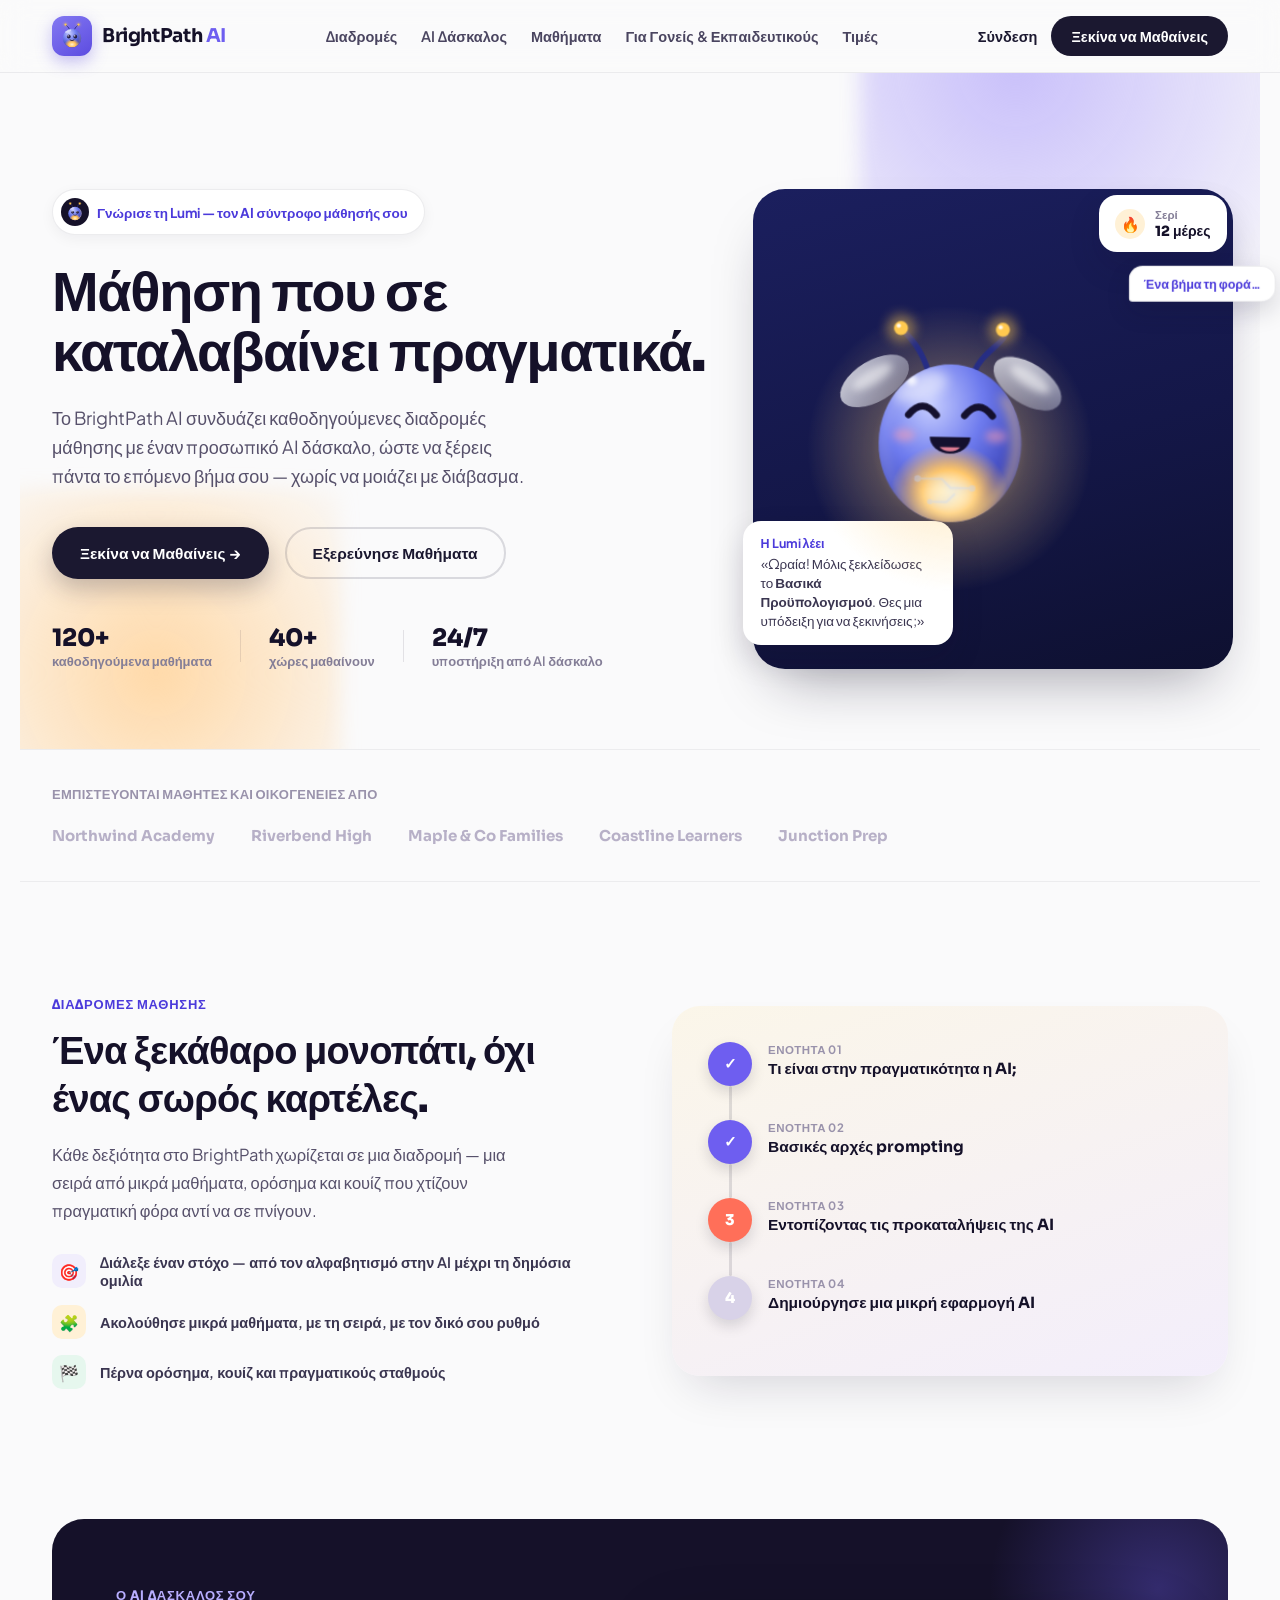
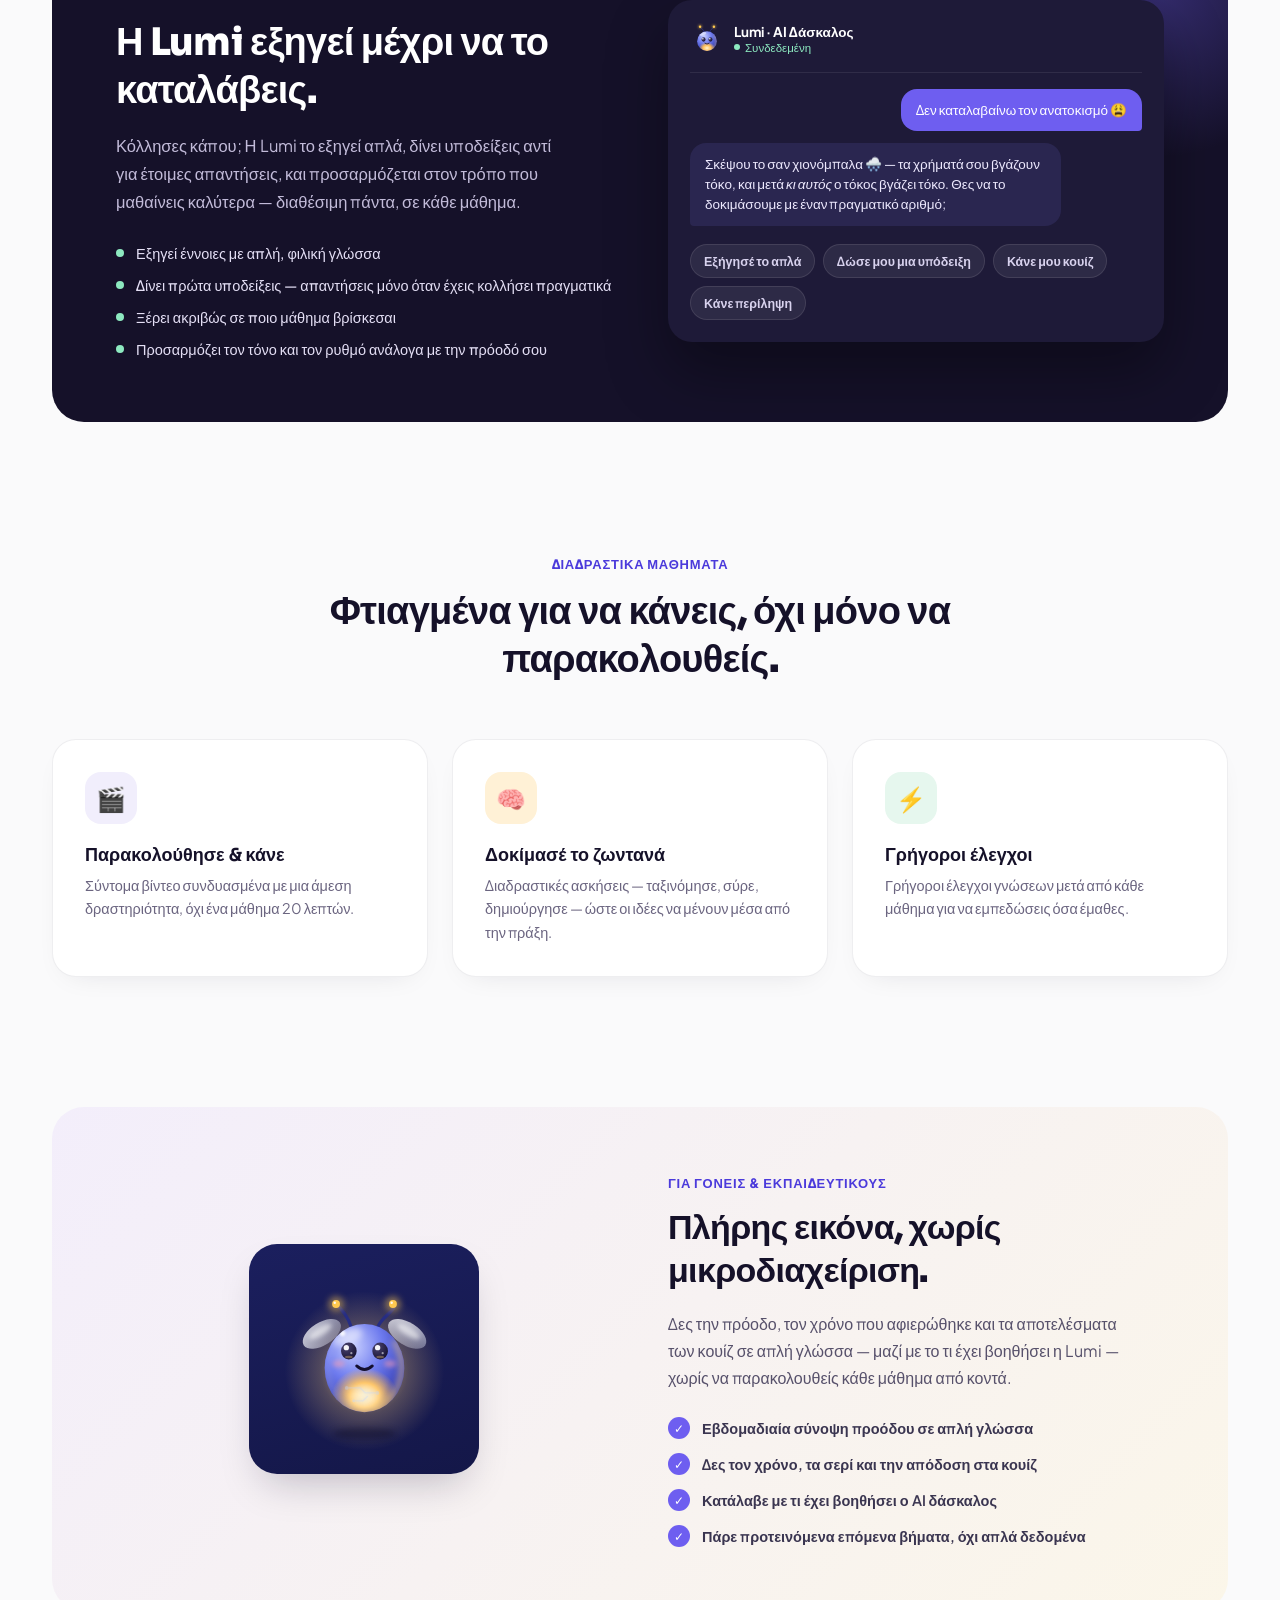
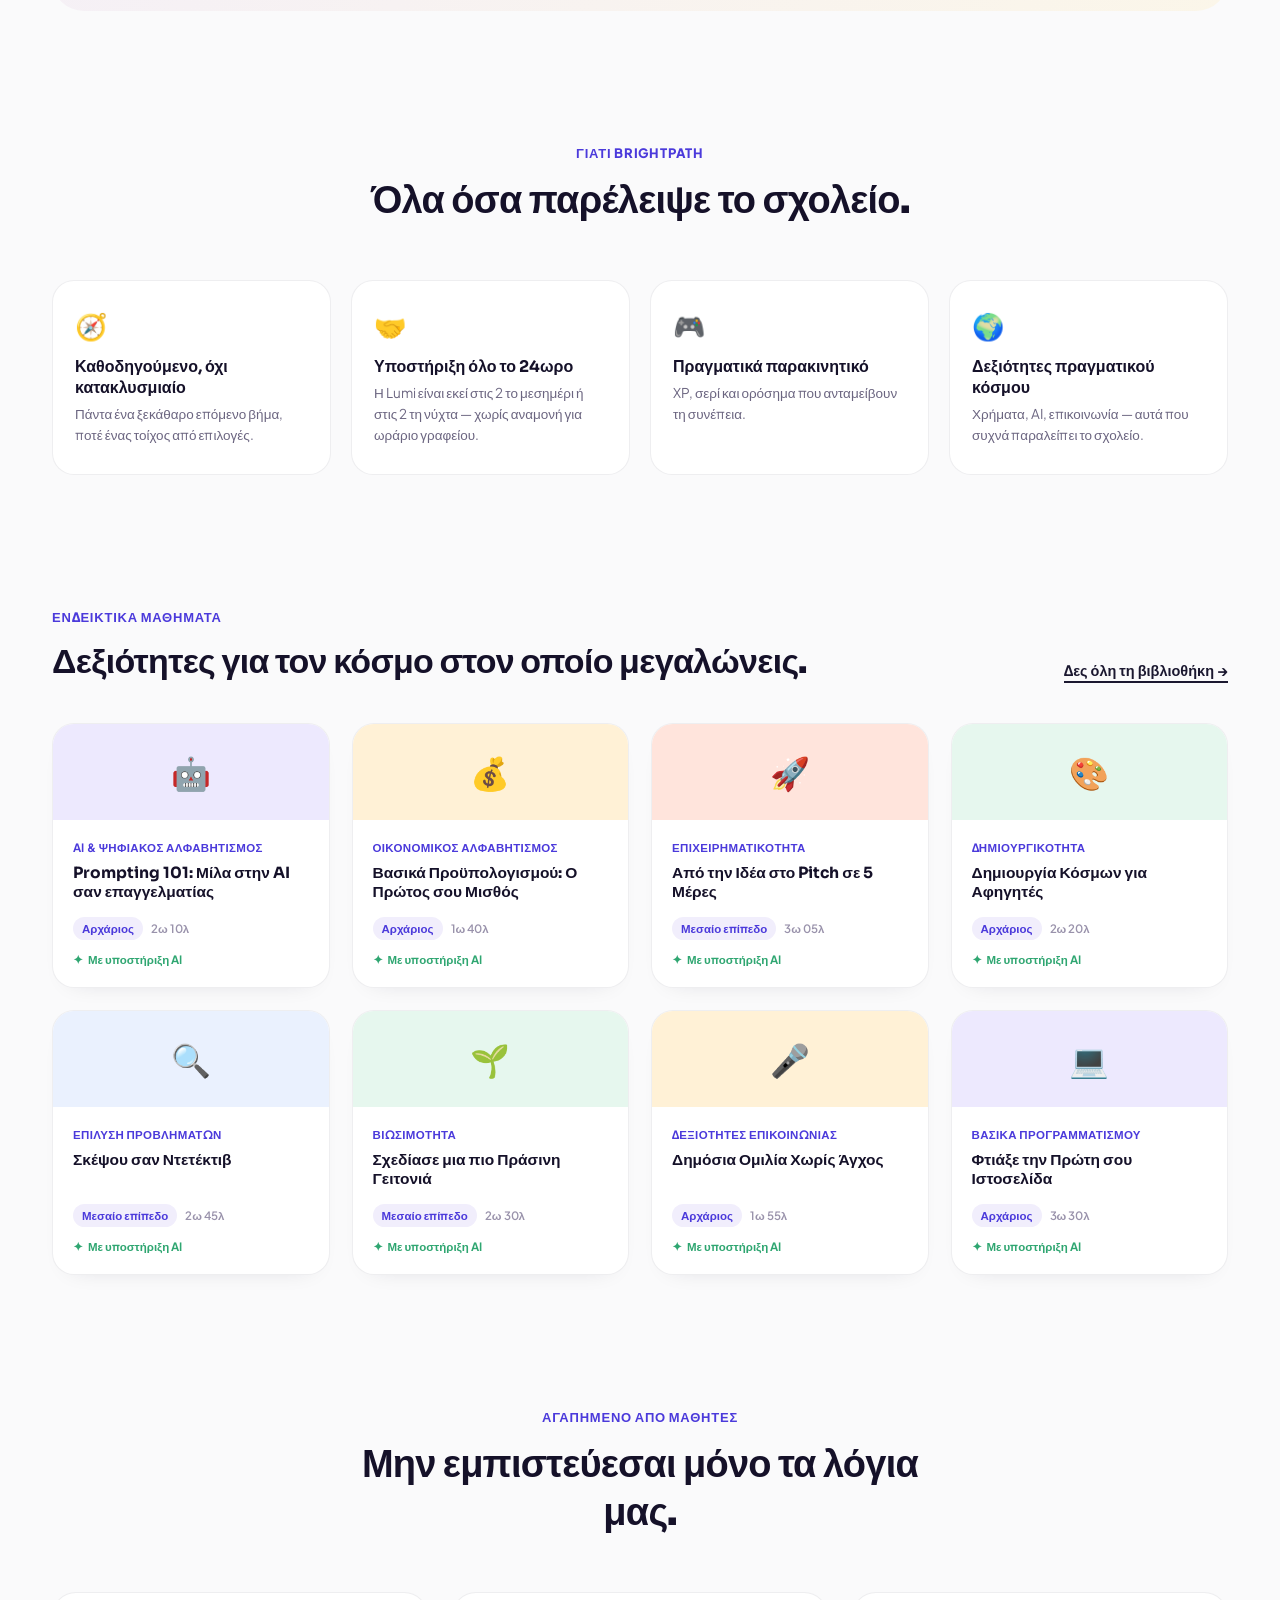
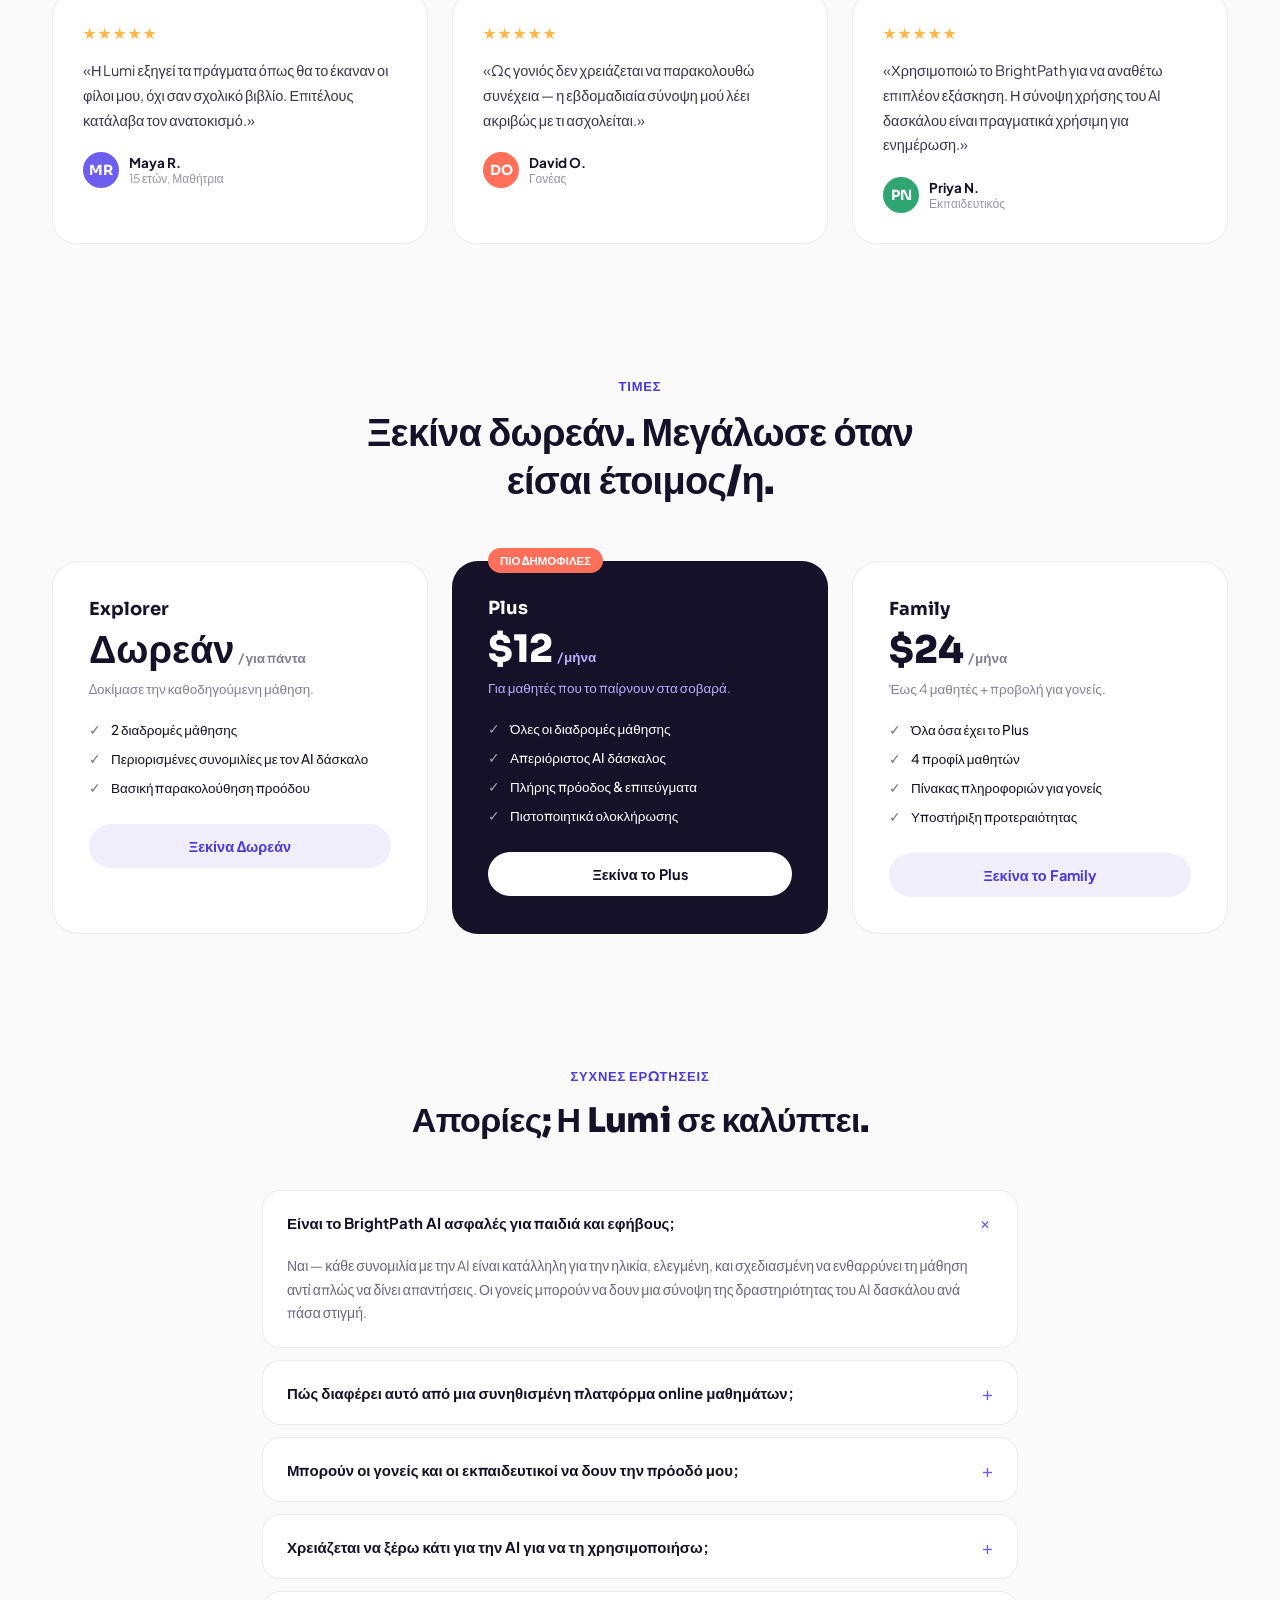
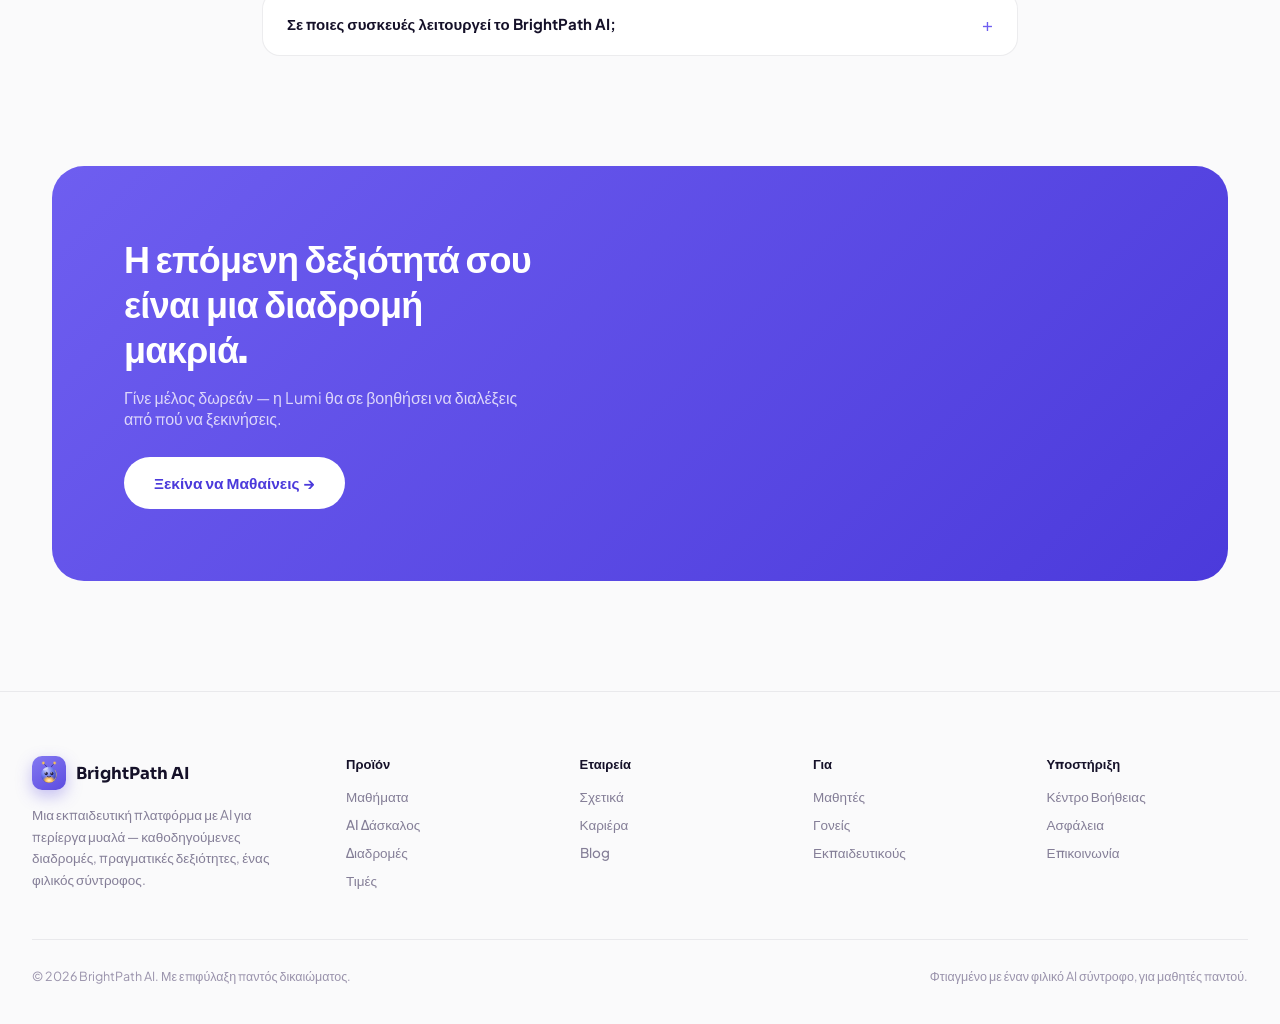
==== commit 39588bd5: "Translate landing page to Greek Localizes all page copy, labels, prices, mascot speech bubbles, and " ====
--- a/index.html
+++ b/index.html
@@ -1,10 +1,10 @@
 <!DOCTYPE html>
-<html lang="en">
+<html lang="el">
 <head>
 <meta charset="utf-8">
 <meta name="viewport" content="width=device-width, initial-scale=1">
-<title>BrightPath AI — Learning that actually gets you</title>
-<meta name="description" content="BrightPath AI pairs guided learning journeys with Lumi, a personal AI tutor, so you always know your next step.">
+<title>BrightPath AI — Μάθηση που σε καταλαβαίνει πραγματικά</title>
+<meta name="description" content="Το BrightPath AI συνδυάζει καθοδηγούμενες διαδρομές μάθησης με τη Lumi, έναν προσωπικό AI δάσκαλο, ώστε να ξέρεις πάντα το επόμενο βήμα σου.">
 <link rel="preconnect" href="https://fonts.googleapis.com">
 <link rel="preconnect" href="https://fonts.gstatic.com" crossorigin>
 <link href="https://fonts.googleapis.com/css2?family=Sora:wght@400;500;600;700;800&family=Plus+Jakarta+Sans:ital,wght@0,400;0,500;0,600;0,700;1,500&display=swap" rel="stylesheet">
@@ -23,21 +23,21 @@
         <span class="brand-name">BrightPath <span>AI</span></span>
       </div>
       <nav class="nav-links">
-        <a href="#journeys">Journeys</a>
-        <a href="#ai-tutor">AI Tutor</a>
-        <a href="#courses">Courses</a>
-        <a href="#parents">For Parents &amp; Teachers</a>
-        <a href="#pricing">Pricing</a>
+        <a href="#journeys">Διαδρομές</a>
+        <a href="#ai-tutor">AI Δάσκαλος</a>
+        <a href="#courses">Μαθήματα</a>
+        <a href="#parents">Για Γονείς &amp; Εκπαιδευτικούς</a>
+        <a href="#pricing">Τιμές</a>
       </nav>
       <div class="nav-cta">
-        <a href="#" class="login-link">Log in</a>
-        <a href="#" class="btn-nav">Start Learning</a>
+        <a href="#" class="login-link">Σύνδεση</a>
+        <a href="#" class="btn-nav">Ξεκίνα να Μαθαίνεις</a>
       </div>
     </div>
   </header>
 
   <!-- ================= HERO ================= -->
-  <section class="hero" data-lumi="happy" data-lumi-msg="Hi! I'm Lumi — scroll with me ✦">
+  <section class="hero" data-lumi="happy" data-lumi-msg="Γεια! Είμαι η Lumi — κάνε scroll μαζί μου ✦">
     <div class="hero-blob hero-blob-a"></div>
     <div class="hero-blob hero-blob-b"></div>
 
@@ -47,28 +47,28 @@
           <div class="badge-mark">
             <lumi-mascot-3d mode="mark" variant="balanced" size="22" halo="off"></lumi-mascot-3d>
           </div>
-          <span class="badge-text">Meet Lumi — your AI learning companion</span>
-        </div>
-        <h1>Learning that actually gets&nbsp;you.</h1>
-        <p class="hero-sub">BrightPath AI pairs guided learning journeys with a personal AI tutor, so you always know your next step — and it doesn't feel like homework.</p>
+          <span class="badge-text">Γνώρισε τη Lumi — τον AI σύντροφο μάθησής σου</span>
+        </div>
+        <h1>Μάθηση που σε καταλαβαίνει&nbsp;πραγματικά.</h1>
+        <p class="hero-sub">Το BrightPath AI συνδυάζει καθοδηγούμενες διαδρομές μάθησης με έναν προσωπικό AI δάσκαλο, ώστε να ξέρεις πάντα το επόμενο βήμα σου — χωρίς να μοιάζει με διάβασμα.</p>
         <div class="hero-actions">
-          <a href="#" class="btn btn-dark">Start Learning →</a>
-          <a href="#courses" class="btn btn-outline">Explore Courses</a>
+          <a href="#" class="btn btn-dark">Ξεκίνα να Μαθαίνεις →</a>
+          <a href="#courses" class="btn btn-outline">Εξερεύνησε Μαθήματα</a>
         </div>
         <div class="hero-stats">
           <div>
             <div class="hero-stat-num">120+</div>
-            <div class="hero-stat-label">guided courses</div>
+            <div class="hero-stat-label">καθοδηγούμενα μαθήματα</div>
           </div>
           <div class="hero-stat-divider"></div>
           <div>
             <div class="hero-stat-num">40+</div>
-            <div class="hero-stat-label">countries learning</div>
+            <div class="hero-stat-label">χώρες μαθαίνουν</div>
           </div>
           <div class="hero-stat-divider"></div>
           <div>
             <div class="hero-stat-num">24/7</div>
-            <div class="hero-stat-label">AI tutor support</div>
+            <div class="hero-stat-label">υποστήριξη από AI δάσκαλο</div>
           </div>
         </div>
       </div>
@@ -84,13 +84,13 @@
         <div class="hero-card hero-card-streak">
           <div class="streak-icon">🔥</div>
           <div>
-            <div class="streak-label">Streak</div>
-            <div class="streak-value">12 days</div>
+            <div class="streak-label">Σερί</div>
+            <div class="streak-value">12 μέρες</div>
           </div>
         </div>
         <div class="hero-card hero-card-quote">
-          <div class="quote-label">Lumi says</div>
-          <div class="quote-text">"Nice! You just unlocked <b>Budgeting Basics</b>. Want a hint to start?"</div>
+          <div class="quote-label">Η Lumi λέει</div>
+          <div class="quote-text">«Ωραία! Μόλις ξεκλείδωσες το <b>Βασικά Προϋπολογισμού</b>. Θες μια υπόδειξη για να ξεκινήσεις;»</div>
         </div>
       </div>
     </div>
@@ -99,7 +99,7 @@
   <!-- ================= TRUST STRIP ================= -->
   <section class="trust">
     <div class="trust-row">
-      <span class="trust-label">TRUSTED BY LEARNERS AND FAMILIES AT</span>
+      <span class="trust-label">ΕΜΠΙΣΤΕΥΟΝΤΑΙ ΜΑΘΗΤΕΣ ΚΑΙ ΟΙΚΟΓΕΝΕΙΕΣ ΑΠΟ</span>
       <div class="trust-logos">
         <span>Northwind Academy</span>
         <span>Riverbend High</span>
@@ -111,24 +111,24 @@
   </section>
 
   <!-- ================= LEARNING JOURNEYS ================= -->
-  <section id="journeys" class="journeys" data-lumi="thinking" data-lumi-msg="One clear step at a time…">
+  <section id="journeys" class="journeys" data-lumi="thinking" data-lumi-msg="Ένα βήμα τη φορά…">
     <div class="journeys-grid">
       <div class="journeys-copy">
-        <span class="eyebrow">Learning journeys</span>
-        <h2 class="section-title">One clear path, not a pile of tabs.</h2>
-        <p>Every skill on BrightPath is broken into a journey — a sequence of bite-sized lessons, checkpoints, and quizzes that builds real momentum instead of overwhelm.</p>
+        <span class="eyebrow">Διαδρομές μάθησης</span>
+        <h2 class="section-title">Ένα ξεκάθαρο μονοπάτι, όχι ένας σωρός καρτέλες.</h2>
+        <p>Κάθε δεξιότητα στο BrightPath χωρίζεται σε μια διαδρομή — μια σειρά από μικρά μαθήματα, ορόσημα και κουίζ που χτίζουν πραγματική φόρα αντί να σε πνίγουν.</p>
         <div class="journey-steps">
           <div class="journey-step">
             <div class="journey-step-icon" style="background:#F1EEFC;">🎯</div>
-            <div class="journey-step-label">Pick a goal — from AI literacy to public speaking</div>
+            <div class="journey-step-label">Διάλεξε έναν στόχο — από τον αλφαβητισμό στην AI μέχρι τη δημόσια ομιλία</div>
           </div>
           <div class="journey-step">
             <div class="journey-step-icon" style="background:#FFF1D6;">🧩</div>
-            <div class="journey-step-label">Follow bite-sized lessons, in order, at your pace</div>
+            <div class="journey-step-label">Ακολούθησε μικρά μαθήματα, με τη σειρά, με τον δικό σου ρυθμό</div>
           </div>
           <div class="journey-step">
             <div class="journey-step-icon" style="background:#E6F7EE;">🏁</div>
-            <div class="journey-step-label">Hit checkpoints, quizzes, and real milestones</div>
+            <div class="journey-step-label">Πέρνα ορόσημα, κουίζ και πραγματικούς σταθμούς</div>
           </div>
         </div>
       </div>
@@ -139,8 +139,8 @@
             <div class="journey-node-line"></div>
           </div>
           <div class="journey-node-body">
-            <div class="journey-node-tag">Module 01</div>
-            <div class="journey-node-title">What is AI, really?</div>
+            <div class="journey-node-tag">Ενότητα 01</div>
+            <div class="journey-node-title">Τι είναι στην πραγματικότητα η AI;</div>
           </div>
         </div>
         <div class="journey-node">
@@ -149,8 +149,8 @@
             <div class="journey-node-line"></div>
           </div>
           <div class="journey-node-body">
-            <div class="journey-node-tag">Module 02</div>
-            <div class="journey-node-title">Prompting basics</div>
+            <div class="journey-node-tag">Ενότητα 02</div>
+            <div class="journey-node-title">Βασικές αρχές prompting</div>
           </div>
         </div>
         <div class="journey-node">
@@ -159,8 +159,8 @@
             <div class="journey-node-line"></div>
           </div>
           <div class="journey-node-body">
-            <div class="journey-node-tag">Module 03</div>
-            <div class="journey-node-title">Spotting AI bias</div>
+            <div class="journey-node-tag">Ενότητα 03</div>
+            <div class="journey-node-title">Εντοπίζοντας τις προκαταλήψεις της AI</div>
           </div>
         </div>
         <div class="journey-node">
@@ -168,8 +168,8 @@
             <div class="journey-node-mark" style="background:#D8D2E8;">4</div>
           </div>
           <div class="journey-node-body">
-            <div class="journey-node-tag">Module 04</div>
-            <div class="journey-node-title">Build a mini AI project</div>
+            <div class="journey-node-tag">Ενότητα 04</div>
+            <div class="journey-node-title">Δημιούργησε μια μικρή εφαρμογή AI</div>
           </div>
         </div>
       </div>
@@ -177,18 +177,18 @@
   </section>
 
   <!-- ================= AI TUTOR ================= -->
-  <section id="ai-tutor" data-lumi="explaining" data-lumi-msg="This is where I help you learn!">
+  <section id="ai-tutor" data-lumi="explaining" data-lumi-msg="Εδώ σε βοηθάω να μάθεις!">
     <div class="tutor-card">
       <div class="tutor-glow"></div>
       <div class="tutor-copy">
-        <span class="eyebrow">Your AI tutor</span>
-        <h2 class="section-title">Lumi explains it until it clicks.</h2>
-        <p>Stuck on something? Lumi breaks it down simply, gives hints instead of answers, and adjusts to how you learn best — available anytime, in any lesson.</p>
+        <span class="eyebrow">Ο AI δάσκαλός σου</span>
+        <h2 class="section-title">Η Lumi εξηγεί μέχρι να το καταλάβεις.</h2>
+        <p>Κόλλησες κάπου; Η Lumi το εξηγεί απλά, δίνει υποδείξεις αντί για έτοιμες απαντήσεις, και προσαρμόζεται στον τρόπο που μαθαίνεις καλύτερα — διαθέσιμη πάντα, σε κάθε μάθημα.</p>
         <div class="tutor-features">
-          <div class="tutor-feature"><div class="tutor-feature-dot"></div><span>Explains concepts in plain, friendly language</span></div>
-          <div class="tutor-feature"><div class="tutor-feature-dot"></div><span>Gives hints first — answers only when you're really stuck</span></div>
-          <div class="tutor-feature"><div class="tutor-feature-dot"></div><span>Knows exactly which lesson you're on</span></div>
-          <div class="tutor-feature"><div class="tutor-feature-dot"></div><span>Adjusts tone and pace to how you're doing</span></div>
+          <div class="tutor-feature"><div class="tutor-feature-dot"></div><span>Εξηγεί έννοιες με απλή, φιλική γλώσσα</span></div>
+          <div class="tutor-feature"><div class="tutor-feature-dot"></div><span>Δίνει πρώτα υποδείξεις — απαντήσεις μόνο όταν έχεις κολλήσει πραγματικά</span></div>
+          <div class="tutor-feature"><div class="tutor-feature-dot"></div><span>Ξέρει ακριβώς σε ποιο μάθημα βρίσκεσαι</span></div>
+          <div class="tutor-feature"><div class="tutor-feature-dot"></div><span>Προσαρμόζει τον τόνο και τον ρυθμό ανάλογα με την πρόοδό σου</span></div>
         </div>
       </div>
       <div class="tutor-panel">
@@ -197,51 +197,51 @@
             <lumi-mascot-3d mode="mark" variant="balanced" size="32" halo="off"></lumi-mascot-3d>
           </div>
           <div>
-            <div class="tutor-panel-name">Lumi · AI Tutor</div>
-            <div class="tutor-panel-status"><span class="dot"></span>Online</div>
+            <div class="tutor-panel-name">Lumi · AI Δάσκαλος</div>
+            <div class="tutor-panel-status"><span class="dot"></span>Συνδεδεμένη</div>
           </div>
         </div>
         <div class="chat-thread">
-          <div class="chat-bubble chat-bubble-user">I don't get compound interest 😩</div>
-          <div class="chat-bubble chat-bubble-bot">Think of it like a snowball 🌨️ — your money earns interest, then <i>that</i> interest earns interest too. Want to try it with a real number?</div>
+          <div class="chat-bubble chat-bubble-user">Δεν καταλαβαίνω τον ανατοκισμό 😩</div>
+          <div class="chat-bubble chat-bubble-bot">Σκέψου το σαν χιονόμπαλα 🌨️ — τα χρήματά σου βγάζουν τόκο, και μετά <i>κι αυτός</i> ο τόκος βγάζει τόκο. Θες να το δοκιμάσουμε με έναν πραγματικό αριθμό;</div>
         </div>
         <div class="quick-actions">
-          <div class="quick-action">Explain this simply</div>
-          <div class="quick-action">Give me a hint</div>
-          <div class="quick-action">Quiz me</div>
-          <div class="quick-action">Summarize this</div>
+          <div class="quick-action">Εξήγησέ το απλά</div>
+          <div class="quick-action">Δώσε μου μια υπόδειξη</div>
+          <div class="quick-action">Κάνε μου κουίζ</div>
+          <div class="quick-action">Κάνε περίληψη</div>
         </div>
       </div>
     </div>
   </section>
 
   <!-- ================= INTERACTIVE LESSONS ================= -->
-  <section data-lumi="idle" data-lumi-msg="Learn by doing, not just watching">
+  <section data-lumi="idle" data-lumi-msg="Μάθε κάνοντας, όχι μόνο παρακολουθώντας">
     <div class="section-heading-center">
-      <span class="eyebrow">Interactive lessons</span>
-      <h2 class="section-title">Built to do, not just watch.</h2>
+      <span class="eyebrow">Διαδραστικά μαθήματα</span>
+      <h2 class="section-title">Φτιαγμένα για να κάνεις, όχι μόνο να παρακολουθείς.</h2>
     </div>
     <div class="lessons-grid">
       <div class="lesson-card">
         <div class="lesson-icon" style="background:#F1EEFC;">🎬</div>
-        <h3>Watch &amp; do</h3>
-        <p>Short videos paired with an in-the-moment activity, not a 20-minute lecture.</p>
+        <h3>Παρακολούθησε &amp; κάνε</h3>
+        <p>Σύντομα βίντεο συνδυασμένα με μια άμεση δραστηριότητα, όχι ένα μάθημα 20 λεπτών.</p>
       </div>
       <div class="lesson-card">
         <div class="lesson-icon" style="background:#FFF1D6;">🧠</div>
-        <h3>Try it live</h3>
-        <p>Interactive exercises — sort, drag, build — so ideas stick through doing.</p>
+        <h3>Δοκίμασέ το ζωντανά</h3>
+        <p>Διαδραστικές ασκήσεις — ταξινόμησε, σύρε, δημιούργησε — ώστε οι ιδέες να μένουν μέσα από την πράξη.</p>
       </div>
       <div class="lesson-card">
         <div class="lesson-icon" style="background:#E6F7EE;">⚡</div>
-        <h3>Quick checks</h3>
-        <p>Fast knowledge checks after every lesson to lock in what you learned.</p>
+        <h3>Γρήγοροι έλεγχοι</h3>
+        <p>Γρήγοροι έλεγχοι γνώσεων μετά από κάθε μάθημα για να εμπεδώσεις όσα έμαθες.</p>
       </div>
     </div>
   </section>
 
   <!-- ================= PARENTS & TEACHERS ================= -->
-  <section id="parents" data-lumi="supportive" data-lumi-msg="Grown-ups get friendly insights too">
+  <section id="parents" data-lumi="supportive" data-lumi-msg="Και οι μεγάλοι παίρνουν φιλικές πληροφορίες">
     <div class="parents-card">
       <div>
         <div class="parents-visual">
@@ -249,14 +249,14 @@
         </div>
       </div>
       <div class="parents-copy">
-        <span class="eyebrow">For parents &amp; teachers</span>
-        <h2 class="section-title section-title-sm">Full visibility, zero micromanaging.</h2>
-        <p>See progress, time spent, and quiz results in plain language — plus what Lumi has been helping with — without hovering over every lesson.</p>
+        <span class="eyebrow">Για γονείς &amp; εκπαιδευτικούς</span>
+        <h2 class="section-title section-title-sm">Πλήρης εικόνα, χωρίς μικροδιαχείριση.</h2>
+        <p>Δες την πρόοδο, τον χρόνο που αφιερώθηκε και τα αποτελέσματα των κουίζ σε απλή γλώσσα — μαζί με το τι έχει βοηθήσει η Lumi — χωρίς να παρακολουθείς κάθε μάθημα από κοντά.</p>
         <div class="parents-features">
-          <div class="parents-feature"><div class="parents-feature-check">✓</div><span>Weekly progress summary in plain language</span></div>
-          <div class="parents-feature"><div class="parents-feature-check">✓</div><span>See time spent, streaks, and quiz performance</span></div>
-          <div class="parents-feature"><div class="parents-feature-check">✓</div><span>Understand what the AI tutor has been helping with</span></div>
-          <div class="parents-feature"><div class="parents-feature-check">✓</div><span>Get suggested next steps, not just raw data</span></div>
+          <div class="parents-feature"><div class="parents-feature-check">✓</div><span>Εβδομαδιαία σύνοψη προόδου σε απλή γλώσσα</span></div>
+          <div class="parents-feature"><div class="parents-feature-check">✓</div><span>Δες τον χρόνο, τα σερί και την απόδοση στα κουίζ</span></div>
+          <div class="parents-feature"><div class="parents-feature-check">✓</div><span>Κατάλαβε με τι έχει βοηθήσει ο AI δάσκαλος</span></div>
+          <div class="parents-feature"><div class="parents-feature-check">✓</div><span>Πάρε προτεινόμενα επόμενα βήματα, όχι απλά δεδομένα</span></div>
         </div>
       </div>
     </div>
@@ -265,113 +265,113 @@
   <!-- ================= BENEFITS ================= -->
   <section>
     <div class="section-heading-center">
-      <span class="eyebrow">Why BrightPath</span>
-      <h2 class="section-title">Everything school skipped.</h2>
+      <span class="eyebrow">Γιατί BrightPath</span>
+      <h2 class="section-title">Όλα όσα παρέλειψε το σχολείο.</h2>
     </div>
     <div class="benefits-grid">
       <div class="benefit-card">
         <div class="benefit-icon">🧭</div>
-        <div class="benefit-title">Guided, not overwhelming</div>
-        <div class="benefit-desc">One clear next step at all times, never a wall of options.</div>
+        <div class="benefit-title">Καθοδηγούμενο, όχι κατακλυσμιαίο</div>
+        <div class="benefit-desc">Πάντα ένα ξεκάθαρο επόμενο βήμα, ποτέ ένας τοίχος από επιλογές.</div>
       </div>
       <div class="benefit-card">
         <div class="benefit-icon">🤝</div>
-        <div class="benefit-title">Always-on support</div>
-        <div class="benefit-desc">Lumi is there at 2pm or 2am — no waiting for office hours.</div>
+        <div class="benefit-title">Υποστήριξη όλο το 24ωρο</div>
+        <div class="benefit-desc">Η Lumi είναι εκεί στις 2 το μεσημέρι ή στις 2 τη νύχτα — χωρίς αναμονή για ωράριο γραφείου.</div>
       </div>
       <div class="benefit-card">
         <div class="benefit-icon">🎮</div>
-        <div class="benefit-title">Genuinely motivating</div>
-        <div class="benefit-desc">XP, streaks, and milestones that reward showing up.</div>
+        <div class="benefit-title">Πραγματικά παρακινητικό</div>
+        <div class="benefit-desc">XP, σερί και ορόσημα που ανταμείβουν τη συνέπεια.</div>
       </div>
       <div class="benefit-card">
         <div class="benefit-icon">🌍</div>
-        <div class="benefit-title">Real-world skills</div>
-        <div class="benefit-desc">Money, AI, communication — the stuff school often skips.</div>
+        <div class="benefit-title">Δεξιότητες πραγματικού κόσμου</div>
+        <div class="benefit-desc">Χρήματα, AI, επικοινωνία — αυτά που συχνά παραλείπει το σχολείο.</div>
       </div>
     </div>
   </section>
 
   <!-- ================= COURSES ================= -->
-  <section id="courses" data-lumi="hint" data-lumi-msg="So many paths to pick from…">
+  <section id="courses" data-lumi="hint" data-lumi-msg="Τόσα μονοπάτια για να διαλέξεις…">
     <div class="courses-head">
       <div>
-        <span class="eyebrow">Sample courses</span>
-        <h2 class="section-title section-title-sm">Skills for the world you're growing into.</h2>
-      </div>
-      <a href="#">Browse full library →</a>
+        <span class="eyebrow">Ενδεικτικά μαθήματα</span>
+        <h2 class="section-title section-title-sm">Δεξιότητες για τον κόσμο στον οποίο μεγαλώνεις.</h2>
+      </div>
+      <a href="#">Δες όλη τη βιβλιοθήκη →</a>
     </div>
     <div class="courses-grid">
       <div class="course-card">
         <div class="course-card-thumb" style="background:#EDE9FE;">🤖</div>
         <div class="course-card-body">
-          <div class="course-category">AI &amp; Digital Literacy</div>
-          <div class="course-title">Prompting 101: Talk to AI Like a Pro</div>
-          <div class="course-meta"><span class="course-level">Beginner</span><span class="course-duration">2h 10m</span></div>
-          <div class="course-ai"><span>✦</span> AI-supported</div>
+          <div class="course-category">AI &amp; Ψηφιακός Αλφαβητισμός</div>
+          <div class="course-title">Prompting 101: Μίλα στην AI σαν επαγγελματίας</div>
+          <div class="course-meta"><span class="course-level">Αρχάριος</span><span class="course-duration">2ω 10λ</span></div>
+          <div class="course-ai"><span>✦</span> Με υποστήριξη AI</div>
         </div>
       </div>
       <div class="course-card">
         <div class="course-card-thumb" style="background:#FFF1D6;">💰</div>
         <div class="course-card-body">
-          <div class="course-category">Financial Literacy</div>
-          <div class="course-title">Budgeting Basics: Your First Paycheck</div>
-          <div class="course-meta"><span class="course-level">Beginner</span><span class="course-duration">1h 40m</span></div>
-          <div class="course-ai"><span>✦</span> AI-supported</div>
+          <div class="course-category">Οικονομικός Αλφαβητισμός</div>
+          <div class="course-title">Βασικά Προϋπολογισμού: Ο Πρώτος σου Μισθός</div>
+          <div class="course-meta"><span class="course-level">Αρχάριος</span><span class="course-duration">1ω 40λ</span></div>
+          <div class="course-ai"><span>✦</span> Με υποστήριξη AI</div>
         </div>
       </div>
       <div class="course-card">
         <div class="course-card-thumb" style="background:#FFE4DC;">🚀</div>
         <div class="course-card-body">
-          <div class="course-category">Entrepreneurship</div>
-          <div class="course-title">From Idea to Pitch in 5 Days</div>
-          <div class="course-meta"><span class="course-level">Intermediate</span><span class="course-duration">3h 05m</span></div>
-          <div class="course-ai"><span>✦</span> AI-supported</div>
+          <div class="course-category">Επιχειρηματικότητα</div>
+          <div class="course-title">Από την Ιδέα στο Pitch σε 5 Μέρες</div>
+          <div class="course-meta"><span class="course-level">Μεσαίο επίπεδο</span><span class="course-duration">3ω 05λ</span></div>
+          <div class="course-ai"><span>✦</span> Με υποστήριξη AI</div>
         </div>
       </div>
       <div class="course-card">
         <div class="course-card-thumb" style="background:#E6F7EE;">🎨</div>
         <div class="course-card-body">
-          <div class="course-category">Creativity</div>
-          <div class="course-title">Worldbuilding for Storytellers</div>
-          <div class="course-meta"><span class="course-level">Beginner</span><span class="course-duration">2h 20m</span></div>
-          <div class="course-ai"><span>✦</span> AI-supported</div>
+          <div class="course-category">Δημιουργικότητα</div>
+          <div class="course-title">Δημιουργία Κόσμων για Αφηγητές</div>
+          <div class="course-meta"><span class="course-level">Αρχάριος</span><span class="course-duration">2ω 20λ</span></div>
+          <div class="course-ai"><span>✦</span> Με υποστήριξη AI</div>
         </div>
       </div>
       <div class="course-card">
         <div class="course-card-thumb" style="background:#EAF1FE;">🔍</div>
         <div class="course-card-body">
-          <div class="course-category">Problem Solving</div>
-          <div class="course-title">Think Like a Detective</div>
-          <div class="course-meta"><span class="course-level">Intermediate</span><span class="course-duration">2h 45m</span></div>
-          <div class="course-ai"><span>✦</span> AI-supported</div>
+          <div class="course-category">Επίλυση Προβλημάτων</div>
+          <div class="course-title">Σκέψου σαν Ντετέκτιβ</div>
+          <div class="course-meta"><span class="course-level">Μεσαίο επίπεδο</span><span class="course-duration">2ω 45λ</span></div>
+          <div class="course-ai"><span>✦</span> Με υποστήριξη AI</div>
         </div>
       </div>
       <div class="course-card">
         <div class="course-card-thumb" style="background:#E6F7EE;">🌱</div>
         <div class="course-card-body">
-          <div class="course-category">Sustainability</div>
-          <div class="course-title">Design a Greener Neighborhood</div>
-          <div class="course-meta"><span class="course-level">Intermediate</span><span class="course-duration">2h 30m</span></div>
-          <div class="course-ai"><span>✦</span> AI-supported</div>
+          <div class="course-category">Βιωσιμότητα</div>
+          <div class="course-title">Σχεδίασε μια πιο Πράσινη Γειτονιά</div>
+          <div class="course-meta"><span class="course-level">Μεσαίο επίπεδο</span><span class="course-duration">2ω 30λ</span></div>
+          <div class="course-ai"><span>✦</span> Με υποστήριξη AI</div>
         </div>
       </div>
       <div class="course-card">
         <div class="course-card-thumb" style="background:#FFF1D6;">🎤</div>
         <div class="course-card-body">
-          <div class="course-category">Communication Skills</div>
-          <div class="course-title">Public Speaking Without the Sweat</div>
-          <div class="course-meta"><span class="course-level">Beginner</span><span class="course-duration">1h 55m</span></div>
-          <div class="course-ai"><span>✦</span> AI-supported</div>
+          <div class="course-category">Δεξιότητες Επικοινωνίας</div>
+          <div class="course-title">Δημόσια Ομιλία Χωρίς Άγχος</div>
+          <div class="course-meta"><span class="course-level">Αρχάριος</span><span class="course-duration">1ω 55λ</span></div>
+          <div class="course-ai"><span>✦</span> Με υποστήριξη AI</div>
         </div>
       </div>
       <div class="course-card">
         <div class="course-card-thumb" style="background:#EDE9FE;">💻</div>
         <div class="course-card-body">
-          <div class="course-category">Coding Basics</div>
-          <div class="course-title">Build Your First Website</div>
-          <div class="course-meta"><span class="course-level">Beginner</span><span class="course-duration">3h 30m</span></div>
-          <div class="course-ai"><span>✦</span> AI-supported</div>
+          <div class="course-category">Βασικά Προγραμματισμού</div>
+          <div class="course-title">Φτιάξε την Πρώτη σου Ιστοσελίδα</div>
+          <div class="course-meta"><span class="course-level">Αρχάριος</span><span class="course-duration">3ω 30λ</span></div>
+          <div class="course-ai"><span>✦</span> Με υποστήριξη AI</div>
         </div>
       </div>
     </div>
@@ -380,40 +380,40 @@
   <!-- ================= TESTIMONIALS ================= -->
   <section>
     <div class="section-heading-center" style="max-width:600px;">
-      <span class="eyebrow">Loved by learners</span>
-      <h2 class="section-title">Don't just take our word for it.</h2>
+      <span class="eyebrow">Αγαπημένο από μαθητές</span>
+      <h2 class="section-title">Μην εμπιστεύεσαι μόνο τα λόγια μας.</h2>
     </div>
     <div class="testimonials-grid">
       <div class="testimonial-card">
         <div class="testimonial-stars">★★★★★</div>
-        <p class="testimonial-quote">"Lumi actually explains things the way my friends would, not like a textbook. I finally get compound interest."</p>
+        <p class="testimonial-quote">«Η Lumi εξηγεί τα πράγματα όπως θα το έκαναν οι φίλοι μου, όχι σαν σχολικό βιβλίο. Επιτέλους κατάλαβα τον ανατοκισμό.»</p>
         <div class="testimonial-person">
           <div class="testimonial-avatar" style="background:#6E5EF0;">MR</div>
           <div>
             <div class="testimonial-name">Maya R.</div>
-            <div class="testimonial-role">Age 15, Learner</div>
+            <div class="testimonial-role">15 ετών, Μαθήτρια</div>
           </div>
         </div>
       </div>
       <div class="testimonial-card">
         <div class="testimonial-stars">★★★★★</div>
-        <p class="testimonial-quote">"As a parent I don't have to hover — the weekly summary tells me exactly what she's been working on."</p>
+        <p class="testimonial-quote">«Ως γονιός δεν χρειάζεται να παρακολουθώ συνέχεια — η εβδομαδιαία σύνοψη μού λέει ακριβώς με τι ασχολείται.»</p>
         <div class="testimonial-person">
           <div class="testimonial-avatar" style="background:#FF6F59;">DO</div>
           <div>
             <div class="testimonial-name">David O.</div>
-            <div class="testimonial-role">Parent</div>
+            <div class="testimonial-role">Γονέας</div>
           </div>
         </div>
       </div>
       <div class="testimonial-card">
         <div class="testimonial-stars">★★★★★</div>
-        <p class="testimonial-quote">"I use BrightPath to assign extra practice. The AI tutor usage summary is genuinely useful for check-ins."</p>
+        <p class="testimonial-quote">«Χρησιμοποιώ το BrightPath για να αναθέτω επιπλέον εξάσκηση. Η σύνοψη χρήσης του AI δασκάλου είναι πραγματικά χρήσιμη για ενημέρωση.»</p>
         <div class="testimonial-person">
           <div class="testimonial-avatar" style="background:#2FA671;">PN</div>
           <div>
             <div class="testimonial-name">Priya N.</div>
-            <div class="testimonial-role">Teacher</div>
+            <div class="testimonial-role">Εκπαιδευτικός</div>
           </div>
         </div>
       </div>
@@ -421,103 +421,103 @@
   </section>
 
   <!-- ================= PRICING ================= -->
-  <section id="pricing" data-lumi="hint" data-lumi-msg="Psst — you can start free">
+  <section id="pricing" data-lumi="hint" data-lumi-msg="Psst — μπορείς να ξεκινήσεις δωρεάν">
     <div class="section-heading-center" style="max-width:600px;">
-      <span class="eyebrow">Pricing</span>
-      <h2 class="section-title">Start free. Grow when you're ready.</h2>
+      <span class="eyebrow">Τιμές</span>
+      <h2 class="section-title">Ξεκίνα δωρεάν. Μεγάλωσε όταν είσαι έτοιμος/η.</h2>
     </div>
     <div class="pricing-grid">
       <div class="plan-card">
         <div class="plan-name">Explorer</div>
-        <div class="plan-price-row"><span class="plan-price">Free</span><span class="plan-period">/forever</span></div>
-        <p class="plan-tagline">Get a feel for guided learning.</p>
+        <div class="plan-price-row"><span class="plan-price">Δωρεάν</span><span class="plan-period">/για πάντα</span></div>
+        <p class="plan-tagline">Δοκίμασε την καθοδηγούμενη μάθηση.</p>
         <div class="plan-features">
-          <div class="plan-feature"><span class="tick">✓</span>2 learning journeys</div>
-          <div class="plan-feature"><span class="tick">✓</span>Limited AI tutor chats</div>
-          <div class="plan-feature"><span class="tick">✓</span>Basic progress tracking</div>
-        </div>
-        <a href="#" class="plan-cta">Start Free</a>
+          <div class="plan-feature"><span class="tick">✓</span>2 διαδρομές μάθησης</div>
+          <div class="plan-feature"><span class="tick">✓</span>Περιορισμένες συνομιλίες με τον AI δάσκαλο</div>
+          <div class="plan-feature"><span class="tick">✓</span>Βασική παρακολούθηση προόδου</div>
+        </div>
+        <a href="#" class="plan-cta">Ξεκίνα Δωρεάν</a>
       </div>
       <div class="plan-card is-popular">
-        <div class="plan-badge">MOST POPULAR</div>
+        <div class="plan-badge">ΠΙΟ ΔΗΜΟΦΙΛΕΣ</div>
         <div class="plan-name">Plus</div>
-        <div class="plan-price-row"><span class="plan-price">$12</span><span class="plan-period">/month</span></div>
-        <p class="plan-tagline">For learners going all in.</p>
+        <div class="plan-price-row"><span class="plan-price">$12</span><span class="plan-period">/μήνα</span></div>
+        <p class="plan-tagline">Για μαθητές που το παίρνουν στα σοβαρά.</p>
         <div class="plan-features">
-          <div class="plan-feature"><span class="tick">✓</span>All learning journeys</div>
-          <div class="plan-feature"><span class="tick">✓</span>Unlimited AI tutor</div>
-          <div class="plan-feature"><span class="tick">✓</span>Full progress &amp; achievements</div>
-          <div class="plan-feature"><span class="tick">✓</span>Certificates on completion</div>
-        </div>
-        <a href="#" class="plan-cta">Start Plus</a>
+          <div class="plan-feature"><span class="tick">✓</span>Όλες οι διαδρομές μάθησης</div>
+          <div class="plan-feature"><span class="tick">✓</span>Απεριόριστος AI δάσκαλος</div>
+          <div class="plan-feature"><span class="tick">✓</span>Πλήρης πρόοδος &amp; επιτεύγματα</div>
+          <div class="plan-feature"><span class="tick">✓</span>Πιστοποιητικά ολοκλήρωσης</div>
+        </div>
+        <a href="#" class="plan-cta">Ξεκίνα το Plus</a>
       </div>
       <div class="plan-card">
         <div class="plan-name">Family</div>
-        <div class="plan-price-row"><span class="plan-price">$24</span><span class="plan-period">/month</span></div>
-        <p class="plan-tagline">Up to 4 learners + parent view.</p>
+        <div class="plan-price-row"><span class="plan-price">$24</span><span class="plan-period">/μήνα</span></div>
+        <p class="plan-tagline">Έως 4 μαθητές + προβολή για γονείς.</p>
         <div class="plan-features">
-          <div class="plan-feature"><span class="tick">✓</span>Everything in Plus</div>
-          <div class="plan-feature"><span class="tick">✓</span>4 learner profiles</div>
-          <div class="plan-feature"><span class="tick">✓</span>Parent insights dashboard</div>
-          <div class="plan-feature"><span class="tick">✓</span>Priority support</div>
-        </div>
-        <a href="#" class="plan-cta">Start Family</a>
+          <div class="plan-feature"><span class="tick">✓</span>Όλα όσα έχει το Plus</div>
+          <div class="plan-feature"><span class="tick">✓</span>4 προφίλ μαθητών</div>
+          <div class="plan-feature"><span class="tick">✓</span>Πίνακας πληροφοριών για γονείς</div>
+          <div class="plan-feature"><span class="tick">✓</span>Υποστήριξη προτεραιότητας</div>
+        </div>
+        <a href="#" class="plan-cta">Ξεκίνα το Family</a>
       </div>
     </div>
   </section>
 
   <!-- ================= FAQ ================= -->
-  <section class="faq-section" data-lumi="thinking" data-lumi-msg="Got questions? I've got answers">
+  <section class="faq-section" data-lumi="thinking" data-lumi-msg="Έχεις απορίες; Έχω απαντήσεις">
     <div class="section-heading-center" style="margin-bottom:48px;">
-      <span class="eyebrow">FAQ</span>
-      <h2 class="section-title section-title-sm">Questions? Lumi's got you.</h2>
+      <span class="eyebrow">Συχνές Ερωτήσεις</span>
+      <h2 class="section-title section-title-sm">Απορίες; Η Lumi σε καλύπτει.</h2>
     </div>
     <div class="faq-list" id="faq-list">
       <div class="faq-item is-open">
         <button class="faq-question" type="button">
-          <span class="faq-question-text">Is BrightPath AI safe for kids and teens?</span>
+          <span class="faq-question-text">Είναι το BrightPath AI ασφαλές για παιδιά και εφήβους;</span>
           <span class="faq-icon">+</span>
         </button>
-        <div class="faq-answer">Yes — every AI conversation is age-appropriate, moderated, and designed to encourage learning rather than just give answers. Parents can see a summary of AI tutor activity anytime.</div>
+        <div class="faq-answer">Ναι — κάθε συνομιλία με την AI είναι κατάλληλη για την ηλικία, ελεγμένη, και σχεδιασμένη να ενθαρρύνει τη μάθηση αντί απλώς να δίνει απαντήσεις. Οι γονείς μπορούν να δουν μια σύνοψη της δραστηριότητας του AI δασκάλου ανά πάσα στιγμή.</div>
       </div>
       <div class="faq-item">
         <button class="faq-question" type="button">
-          <span class="faq-question-text">How is this different from a regular online course platform?</span>
+          <span class="faq-question-text">Πώς διαφέρει αυτό από μια συνηθισμένη πλατφόρμα online μαθημάτων;</span>
           <span class="faq-icon">+</span>
         </button>
-        <div class="faq-answer">BrightPath pairs structured learning journeys with Lumi, an always-on AI tutor that explains, hints, and adapts to how you're doing — not just pre-recorded videos.</div>
+        <div class="faq-answer">Το BrightPath συνδυάζει δομημένες διαδρομές μάθησης με τη Lumi, έναν πάντα διαθέσιμο AI δάσκαλο που εξηγεί, δίνει υποδείξεις και προσαρμόζεται στην πρόοδό σου — όχι απλά προεγγεγραμμένα βίντεο.</div>
       </div>
       <div class="faq-item">
         <button class="faq-question" type="button">
-          <span class="faq-question-text">Can parents and teachers see my progress?</span>
+          <span class="faq-question-text">Μπορούν οι γονείς και οι εκπαιδευτικοί να δουν την πρόοδό μου;</span>
           <span class="faq-icon">+</span>
         </button>
-        <div class="faq-answer">Learners get full control over their own journey. Parents and teachers linked to an account see friendly, plain-language progress summaries — not a play-by-play of every click.</div>
+        <div class="faq-answer">Οι μαθητές έχουν πλήρη έλεγχο της δικής τους διαδρομής. Οι γονείς και οι εκπαιδευτικοί που συνδέονται με έναν λογαριασμό βλέπουν φιλικές συνόψεις προόδου σε απλή γλώσσα — όχι λεπτομερή καταγραφή κάθε κλικ.</div>
       </div>
       <div class="faq-item">
         <button class="faq-question" type="button">
-          <span class="faq-question-text">Do I need to know anything about AI to use it?</span>
+          <span class="faq-question-text">Χρειάζεται να ξέρω κάτι για την AI για να τη χρησιμοποιήσω;</span>
           <span class="faq-icon">+</span>
         </button>
-        <div class="faq-answer">Not at all. Lumi is built right into every lesson — you just ask questions naturally, the same way you'd ask a helpful friend.</div>
+        <div class="faq-answer">Καθόλου. Η Lumi είναι ενσωματωμένη σε κάθε μάθημα — απλά κάνεις ερωτήσεις φυσικά, όπως θα ρωτούσες έναν βοηθητικό φίλο.</div>
       </div>
       <div class="faq-item">
         <button class="faq-question" type="button">
-          <span class="faq-question-text">What devices does BrightPath AI work on?</span>
+          <span class="faq-question-text">Σε ποιες συσκευές λειτουργεί το BrightPath AI;</span>
           <span class="faq-icon">+</span>
         </button>
-        <div class="faq-answer">BrightPath works in any modern browser on laptop, tablet, or phone, so you can pick up a journey wherever you left off.</div>
+        <div class="faq-answer">Το BrightPath λειτουργεί σε οποιονδήποτε σύγχρονο browser, σε laptop, tablet ή κινητό, ώστε να συνεχίζεις τη διαδρομή σου από εκεί που την άφησες.</div>
       </div>
     </div>
   </section>
 
   <!-- ================= FINAL CTA ================= -->
-  <section data-lumi="celebrating" data-lumi-msg="Let's gooo! Your journey starts here ✦" style="padding-top:0;">
+  <section data-lumi="celebrating" data-lumi-msg="Πάμε! Η διαδρομή σου ξεκινάει εδώ ✦" style="padding-top:0;">
     <div class="final-cta-card">
       <div class="final-cta-copy">
-        <h2>Your next skill is one journey away.</h2>
-        <p>Join for free — Lumi will help you pick where to start.</p>
-        <a href="#" class="btn">Start Learning →</a>
+        <h2>Η επόμενη δεξιότητά σου είναι μια διαδρομή μακριά.</h2>
+        <p>Γίνε μέλος δωρεάν — η Lumi θα σε βοηθήσει να διαλέξεις από πού να ξεκινήσεις.</p>
+        <a href="#" class="btn">Ξεκίνα να Μαθαίνεις →</a>
       </div>
       <div class="final-cta-mascot">
         <div id="lumi-dock-slot"></div>
@@ -538,45 +538,45 @@
           </div>
           <span class="footer-brand-name">BrightPath AI</span>
         </div>
-        <p class="footer-desc">An AI-powered learning platform for curious minds — guided journeys, real skills, one friendly companion.</p>
-      </div>
-      <div>
-        <div class="footer-col-title">Product</div>
+        <p class="footer-desc">Μια εκπαιδευτική πλατφόρμα με AI για περίεργα μυαλά — καθοδηγούμενες διαδρομές, πραγματικές δεξιότητες, ένας φιλικός σύντροφος.</p>
+      </div>
+      <div>
+        <div class="footer-col-title">Προϊόν</div>
         <div class="footer-links">
-          <a href="#">Courses</a>
-          <a href="#">AI Tutor</a>
-          <a href="#">Journeys</a>
-          <a href="#">Pricing</a>
-        </div>
-      </div>
-      <div>
-        <div class="footer-col-title">Company</div>
+          <a href="#">Μαθήματα</a>
+          <a href="#">AI Δάσκαλος</a>
+          <a href="#">Διαδρομές</a>
+          <a href="#">Τιμές</a>
+        </div>
+      </div>
+      <div>
+        <div class="footer-col-title">Εταιρεία</div>
         <div class="footer-links">
-          <a href="#">About</a>
-          <a href="#">Careers</a>
+          <a href="#">Σχετικά</a>
+          <a href="#">Καριέρα</a>
           <a href="#">Blog</a>
         </div>
       </div>
       <div>
-        <div class="footer-col-title">For</div>
+        <div class="footer-col-title">Για</div>
         <div class="footer-links">
-          <a href="#">Learners</a>
-          <a href="#">Parents</a>
-          <a href="#">Teachers</a>
-        </div>
-      </div>
-      <div>
-        <div class="footer-col-title">Support</div>
+          <a href="#">Μαθητές</a>
+          <a href="#">Γονείς</a>
+          <a href="#">Εκπαιδευτικούς</a>
+        </div>
+      </div>
+      <div>
+        <div class="footer-col-title">Υποστήριξη</div>
         <div class="footer-links">
-          <a href="#">Help Center</a>
-          <a href="#">Safety</a>
-          <a href="#">Contact</a>
+          <a href="#">Κέντρο Βοήθειας</a>
+          <a href="#">Ασφάλεια</a>
+          <a href="#">Επικοινωνία</a>
         </div>
       </div>
     </div>
     <div class="footer-bottom">
-      <span>© 2026 BrightPath AI. All rights reserved.</span>
-      <span>Made with a friendly AI companion, for learners everywhere.</span>
+      <span>© 2026 BrightPath AI. Με επιφύλαξη παντός δικαιώματος.</span>
+      <span>Φτιαγμένο με έναν φιλικό AI σύντροφο, για μαθητές παντού.</span>
     </div>
   </footer>
 
@@ -589,17 +589,17 @@
         </div>
         <div style="flex:1;">
           <div class="tutor-chat-name">Lumi</div>
-          <div class="tutor-chat-status">Ready to help</div>
-        </div>
-        <button class="tutor-chat-close" id="tutor-chat-close" type="button" aria-label="Close chat">✕</button>
+          <div class="tutor-chat-status">Έτοιμη να βοηθήσει</div>
+        </div>
+        <button class="tutor-chat-close" id="tutor-chat-close" type="button" aria-label="Κλείσιμο συνομιλίας">✕</button>
       </div>
       <div class="tutor-chat-body">
-        <div class="tutor-chat-greeting">Hey! I'm Lumi ✦ Ask me anything about a lesson, or try a quick action below.</div>
+        <div class="tutor-chat-greeting">Γεια! Είμαι η Lumi ✦ Ρώτα με οτιδήποτε για ένα μάθημα, ή δοκίμασε μια γρήγορη ενέργεια παρακάτω.</div>
         <div class="tutor-chat-actions">
-          <div class="tutor-chat-action">Explain this simply</div>
-          <div class="tutor-chat-action">Give me a hint</div>
-          <div class="tutor-chat-action">Quiz me</div>
-          <div class="tutor-chat-action">Summarize this</div>
+          <div class="tutor-chat-action">Εξήγησέ το απλά</div>
+          <div class="tutor-chat-action">Δώσε μου μια υπόδειξη</div>
+          <div class="tutor-chat-action">Κάνε μου κουίζ</div>
+          <div class="tutor-chat-action">Κάνε περίληψη</div>
         </div>
       </div>
     </div>
